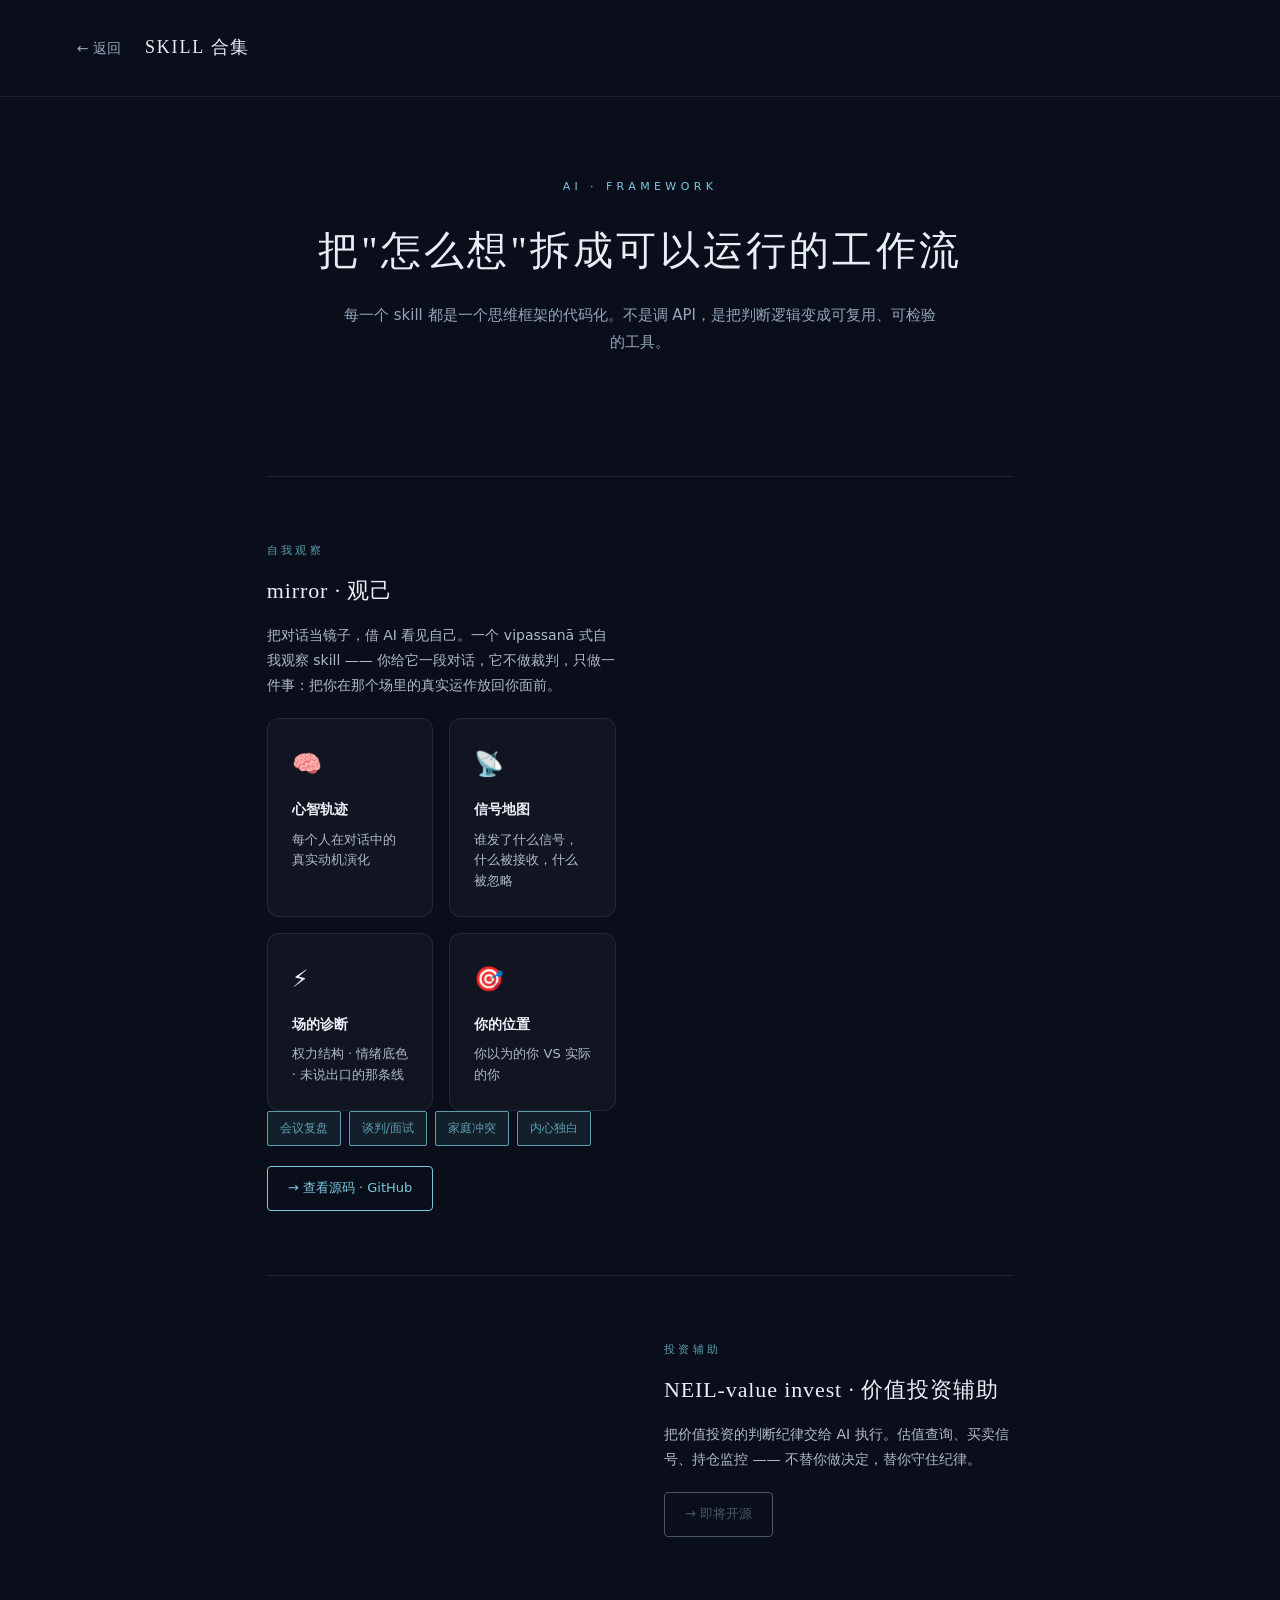
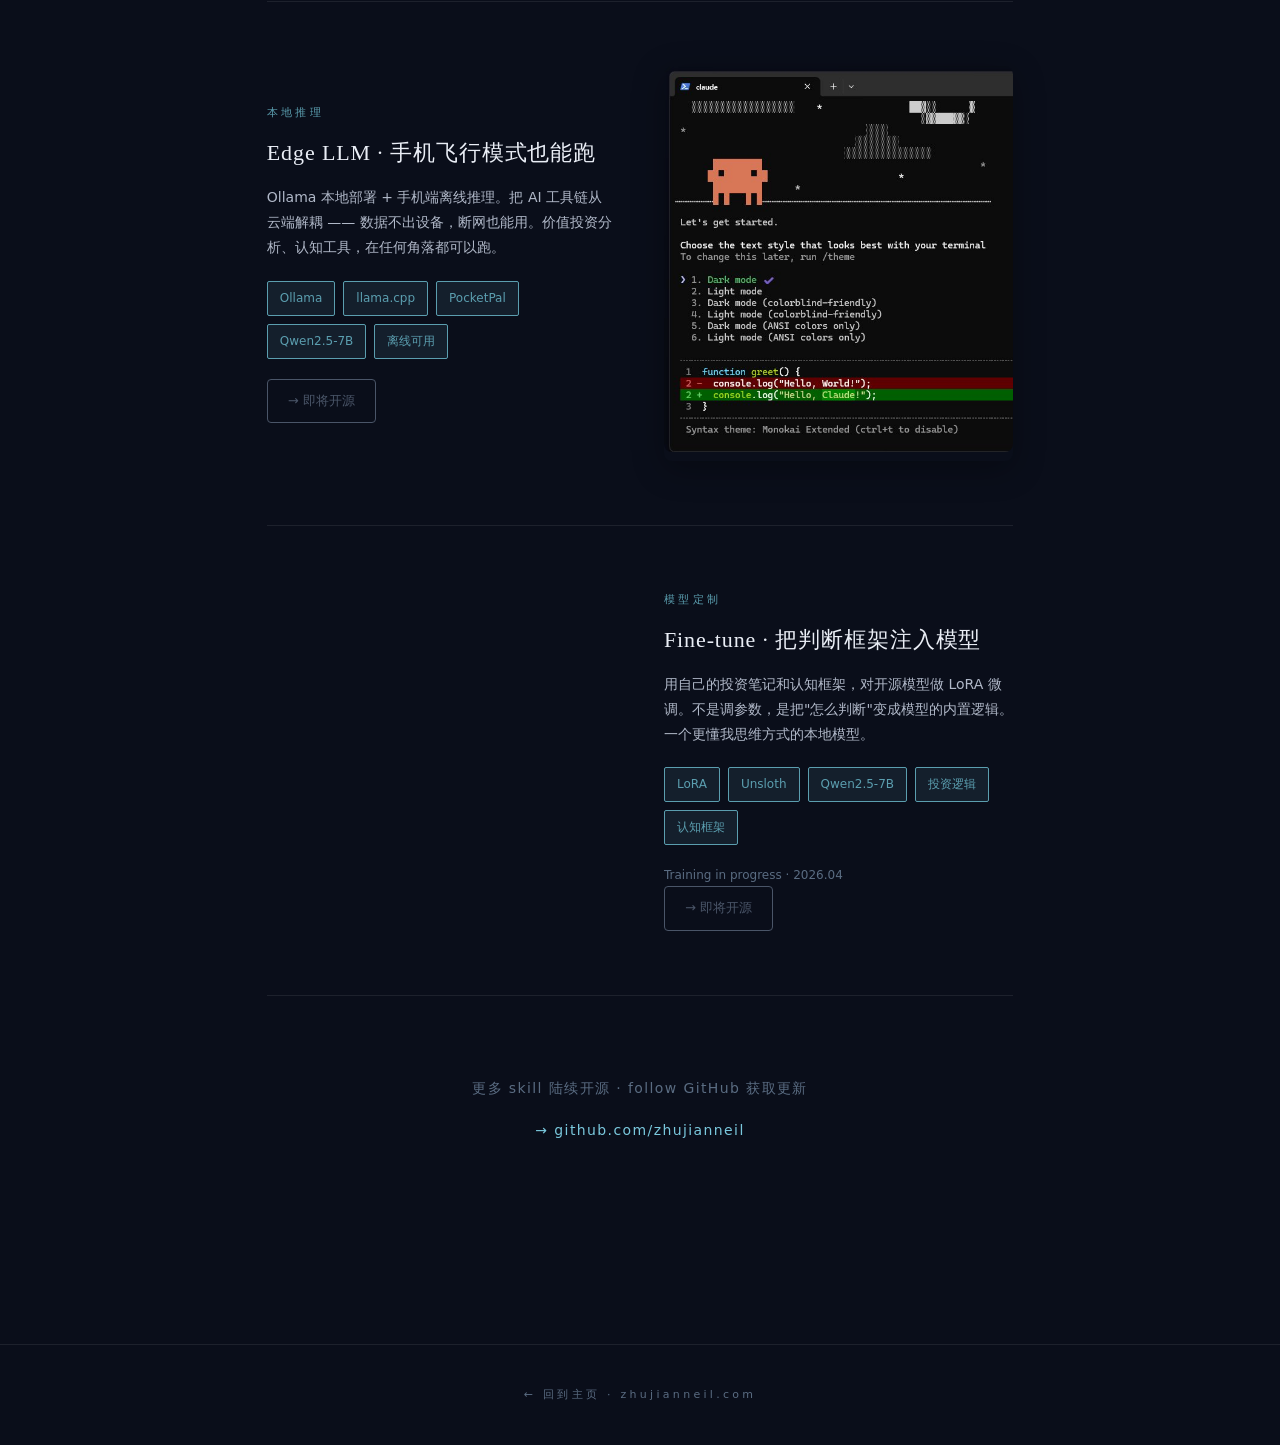
==== ai.html @ 560786a1 "Add: Claude terminal image to Edge LLM module" ====
<!DOCTYPE html>
<html lang="zh-CN">
<head>
<meta charset="UTF-8">
<meta name="viewport" content="width=device-width, initial-scale=1.0">
<title>SKILL 合集 · 筑见 Neil</title>
<meta name="description" content="AI Skill 合集：mirror 观己、NEIL-value invest 等思维框架工具化作品。">
<style>
  * { margin: 0; padding: 0; box-sizing: border-box; }

  :root {
    --bg: #0a0e1a;
    --bg-elev: #0f1520;
    --text: #e8eef5;
    --text-muted: #93a5bb;
    --text-dim: #5a6c82;
    --accent: #7ac8dd;
    --border: rgba(255,255,255,0.08);
    --border-strong: rgba(255,255,255,0.18);
  }

  html { scroll-behavior: smooth; }

  body {
    background: var(--bg);
    color: var(--text);
    font-family: system-ui, -apple-system, "PingFang SC", "Microsoft YaHei", sans-serif;
    font-size: 16px;
    line-height: 1.75;
    min-height: 100vh;
  }

  /* Header */
  .header {
    padding: 32px 6vw;
    border-bottom: 1px solid var(--border);
    display: flex;
    align-items: center;
    gap: 24px;
  }

  .back-link {
    color: var(--text-muted);
    text-decoration: none;
    font-size: 14px;
    transition: color 0.2s;
  }

  .back-link:hover { color: var(--accent); }

  .header-title {
    font-family: "Songti SC", "STSong", serif;
    font-size: 18px;
    letter-spacing: 0.1em;
  }

  /* Hero */
  .hero {
    padding: 80px 6vw;
    text-align: center;
  }

  .hero-eyebrow {
    font-size: 11px;
    letter-spacing: 0.4em;
    color: var(--accent);
    text-transform: uppercase;
    margin-bottom: 20px;
  }

  .hero h1 {
    font-family: "Songti SC", "STSong", serif;
    font-size: clamp(28px, 4vw, 40px);
    font-weight: 400;
    letter-spacing: 0.08em;
    margin-bottom: 16px;
  }

  .hero-desc {
    color: var(--text-muted);
    font-size: 15px;
    max-width: 600px;
    margin: 0 auto;
    line-height: 1.8;
  }

  /* Skills */
  .skills {
    padding: 40px 6vw 120px;
    max-width: 900px;
    margin: 0 auto;
  }

  .skill {
    display: grid;
    grid-template-columns: 1fr 1fr;
    gap: 48px;
    align-items: center;
    padding: 64px 0;
    border-top: 1px solid var(--border);
  }

  .skill:nth-child(even) {
    direction: rtl;
  }

  .skill:nth-child(even) > * {
    direction: ltr;
  }

  .skill:last-child { border-bottom: 1px solid var(--border); }

  .skill-meta {
    font-size: 11px;
    letter-spacing: 0.3em;
    color: #5B9EAF;
    text-transform: uppercase;
    margin-bottom: 12px;
  }

  .skill-title {
    font-family: "Songti SC", "STSong", serif;
    font-size: 22px;
    color: #EAEEF6;
    margin-bottom: 12px;
    letter-spacing: 0.04em;
  }

  .skill-desc {
    color: #B0B8C8;
    font-size: 14px;
    line-height: 1.8;
    margin-bottom: 20px;
  }

  /* Output Cards Grid */
  .output-grid {
    display: grid;
    grid-template-columns: 1fr 1fr;
    gap: 16px;
  }

  .output-card {
    background: rgba(255, 255, 255, 0.03);
    border: 1px solid rgba(255, 255, 255, 0.08);
    border-radius: 12px;
    padding: 24px;
  }

  .output-icon {
    font-size: 24px;
    margin-bottom: 12px;
  }

  .output-title {
    font-size: 14px;
    color: #EAEEF6;
    font-weight: 600;
    margin-bottom: 8px;
  }

  .output-text {
    font-size: 13px;
    color: #B0B8C8;
    line-height: 1.6;
  }

  /* Tags */
  .tags {
    display: flex;
    flex-wrap: wrap;
    gap: 8px;
    margin-bottom: 20px;
  }

  .tag {
    padding: 6px 12px;
    background: rgba(91,158,175,0.12);
    border: 1px solid #5B9EAF;
    border-radius: 2px;
    color: #5B9EAF;
    font-size: 12px;
  }

  /* CTA Button */
  .cta-btn {
    display: inline-block;
    padding: 10px 20px;
    border: 1px solid var(--accent);
    border-radius: 4px;
    color: var(--accent);
    text-decoration: none;
    font-size: 13px;
    transition: all 0.2s;
  }

  .cta-btn:hover {
    background: rgba(122,200,221,0.1);
  }

  /* Image Card */
  .image-card {
    border-radius: 8px;
    overflow: hidden;
    box-shadow: 0 8px 32px rgba(0,0,0,0.3);
  }

  .cta-btn.disabled {
    border-color: #4A5568;
    color: #4A5568;
    cursor: not-allowed;
    pointer-events: none;
  }

  /* Placeholder Section */
  .placeholder {
    text-align: center;
    padding: 80px 0;
    border-top: 1px solid var(--border);
  }

  .placeholder-text {
    color: var(--text-dim);
    font-size: 14px;
    margin-bottom: 16px;
    letter-spacing: 0.1em;
  }

  .placeholder-link {
    color: var(--accent);
    text-decoration: none;
    font-size: 14px;
    letter-spacing: 0.1em;
    transition: opacity 0.2s;
  }

  .placeholder-link:hover {
    opacity: 0.7;
  }

  /* Footer */
  footer {
    padding: 40px 6vw;
    text-align: center;
    font-size: 11px;
    color: var(--text-dim);
    letter-spacing: 0.3em;
    border-top: 1px solid var(--border);
  }

  footer a {
    color: var(--text-dim);
    text-decoration: none;
    transition: color 0.2s;
  }

  footer a:hover {
    color: var(--accent);
  }

  /* Mobile */
  @media (max-width: 768px) {
    .skill {
      grid-template-columns: 1fr;
      gap: 32px;
    }
    .skill:nth-child(even) {
      direction: ltr;
    }
    .output-grid {
      grid-template-columns: 1fr;
    }
  }
</style>
</head>
<body>

<header class="header">
  <a href="index.html" class="back-link">← 返回</a>
  <span class="header-title">SKILL 合集</span>
</header>

<section class="hero">
  <div class="hero-eyebrow">AI · FRAMEWORK</div>
  <h1>把"怎么想"拆成可以运行的工作流</h1>
  <p class="hero-desc">每一个 skill 都是一个思维框架的代码化。不是调 API，是把判断逻辑变成可复用、可检验的工具。</p>
</section>

<div class="skills">

  <!-- Skill 1: mirror · 观己 -->
  <div class="skill">
    <div class="skill-content">
      <div class="skill-meta">自我观察</div>
      <div class="skill-title">mirror · 观己</div>
      <div class="skill-desc">把对话当镜子，借 AI 看见自己。一个 vipassanā 式自我观察 skill —— 你给它一段对话，它不做裁判，只做一件事：把你在那个场里的真实运作放回你面前。</div>
      <div class="output-grid">
        <div class="output-card">
          <div class="output-icon">🧠</div>
          <div class="output-title">心智轨迹</div>
          <div class="output-text">每个人在对话中的真实动机演化</div>
        </div>
        <div class="output-card">
          <div class="output-icon">📡</div>
          <div class="output-title">信号地图</div>
          <div class="output-text">谁发了什么信号，什么被接收，什么被忽略</div>
        </div>
        <div class="output-card">
          <div class="output-icon">⚡</div>
          <div class="output-title">场的诊断</div>
          <div class="output-text">权力结构 · 情绪底色 · 未说出口的那条线</div>
        </div>
        <div class="output-card">
          <div class="output-icon">🎯</div>
          <div class="output-title">你的位置</div>
          <div class="output-text">你以为的你 VS 实际的你</div>
        </div>
      </div>
      <div class="tags">
        <span class="tag">会议复盘</span>
        <span class="tag">谈判/面试</span>
        <span class="tag">家庭冲突</span>
        <span class="tag">内心独白</span>
      </div>
      <a href="https://github.com/zhujianneil/mirror" class="cta-btn" target="_blank" rel="noopener">→ 查看源码 · GitHub</a>
    </div>
    <div class="skill-visual">
      <!-- 可放置 mirror 相关视觉元素 -->
    </div>
  </div>

  <!-- Skill 2: NEIL-value invest -->
  <div class="skill">
    <div class="skill-content">
      <div class="skill-meta">投资辅助</div>
      <div class="skill-title">NEIL-value invest · 价值投资辅助</div>
      <div class="skill-desc">把价值投资的判断纪律交给 AI 执行。估值查询、买卖信号、持仓监控 —— 不替你做决定，替你守住纪律。</div>
      <a href="#" class="cta-btn disabled">→ 即将开源</a>
    </div>
    <div class="skill-visual">
      <!-- 可放置 NEIL-value invest 相关视觉元素 -->
    </div>
  </div>

  <!-- Skill 3: Edge LLM · 本地离线部署 -->
  <div class="skill">
    <div class="skill-content">
      <div class="skill-meta">本地推理</div>
      <div class="skill-title">Edge LLM · 手机飞行模式也能跑</div>
      <div class="skill-desc">Ollama 本地部署 + 手机端离线推理。把 AI 工具链从云端解耦 —— 数据不出设备，断网也能用。价值投资分析、认知工具，在任何角落都可以跑。</div>
      <div class="tags">
        <span class="tag">Ollama</span>
        <span class="tag">llama.cpp</span>
        <span class="tag">PocketPal</span>
        <span class="tag">Qwen2.5-7B</span>
        <span class="tag">离线可用</span>
      </div>
      <a href="#" class="cta-btn disabled">→ 即将开源</a>
    </div>
    <div class="skill-visual">
      <div class="image-card">
        <img src="ai-claude-terminal.jpg" alt="Claude 终端本地部署界面" style="width:100%;border-radius:8px;">
      </div>
    </div>
  </div>

  <!-- Skill 4: Fine-tune · 微调自己的模型 -->
  <div class="skill">
    <div class="skill-content">
      <div class="skill-meta">模型定制</div>
      <div class="skill-title">Fine-tune · 把判断框架注入模型</div>
      <div class="skill-desc">用自己的投资笔记和认知框架，对开源模型做 LoRA 微调。不是调参数，是把"怎么判断"变成模型的内置逻辑。一个更懂我思维方式的本地模型。</div>
      <div class="tags">
        <span class="tag">LoRA</span>
        <span class="tag">Unsloth</span>
        <span class="tag">Qwen2.5-7B</span>
        <span class="tag">投资逻辑</span>
        <span class="tag">认知框架</span>
      </div>
      <p style="font-size: 12px; color: var(--text-dim); margin-top: 12px;">Training in progress · 2026.04</p>
      <a href="#" class="cta-btn disabled">→ 即将开源</a>
    </div>
    <div class="skill-visual">
      <!-- 可放置 Fine-tune 相关视觉元素 -->
    </div>
  </div>

  <!-- Placeholder for more skills -->
  <div class="placeholder">
    <p class="placeholder-text">更多 skill 陆续开源 · follow GitHub 获取更新</p>
    <a href="https://github.com/zhujianneil" class="placeholder-link" target="_blank" rel="noopener">→ github.com/zhujianneil</a>
  </div>

</div>

<footer>
  <a href="index.html">← 回到主页 · zhujianneil.com</a>
</footer>

</body>
</html>
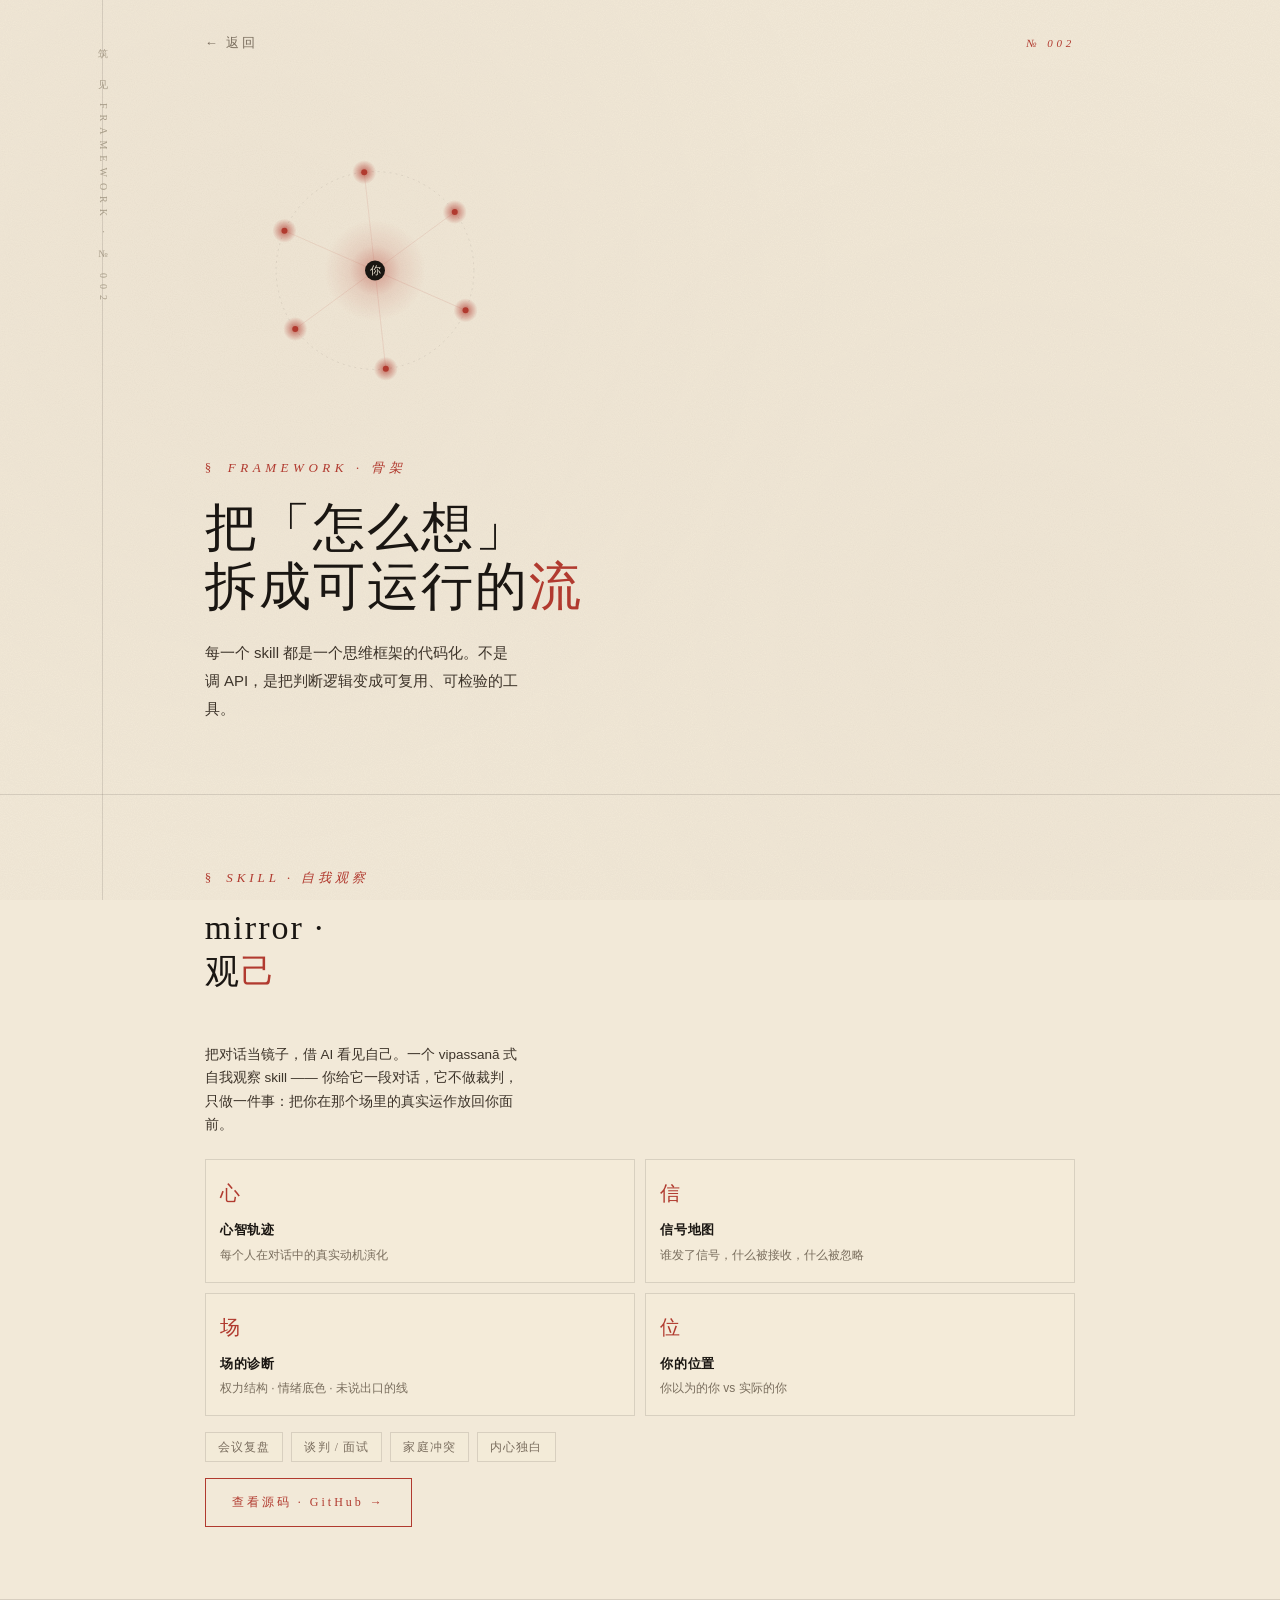
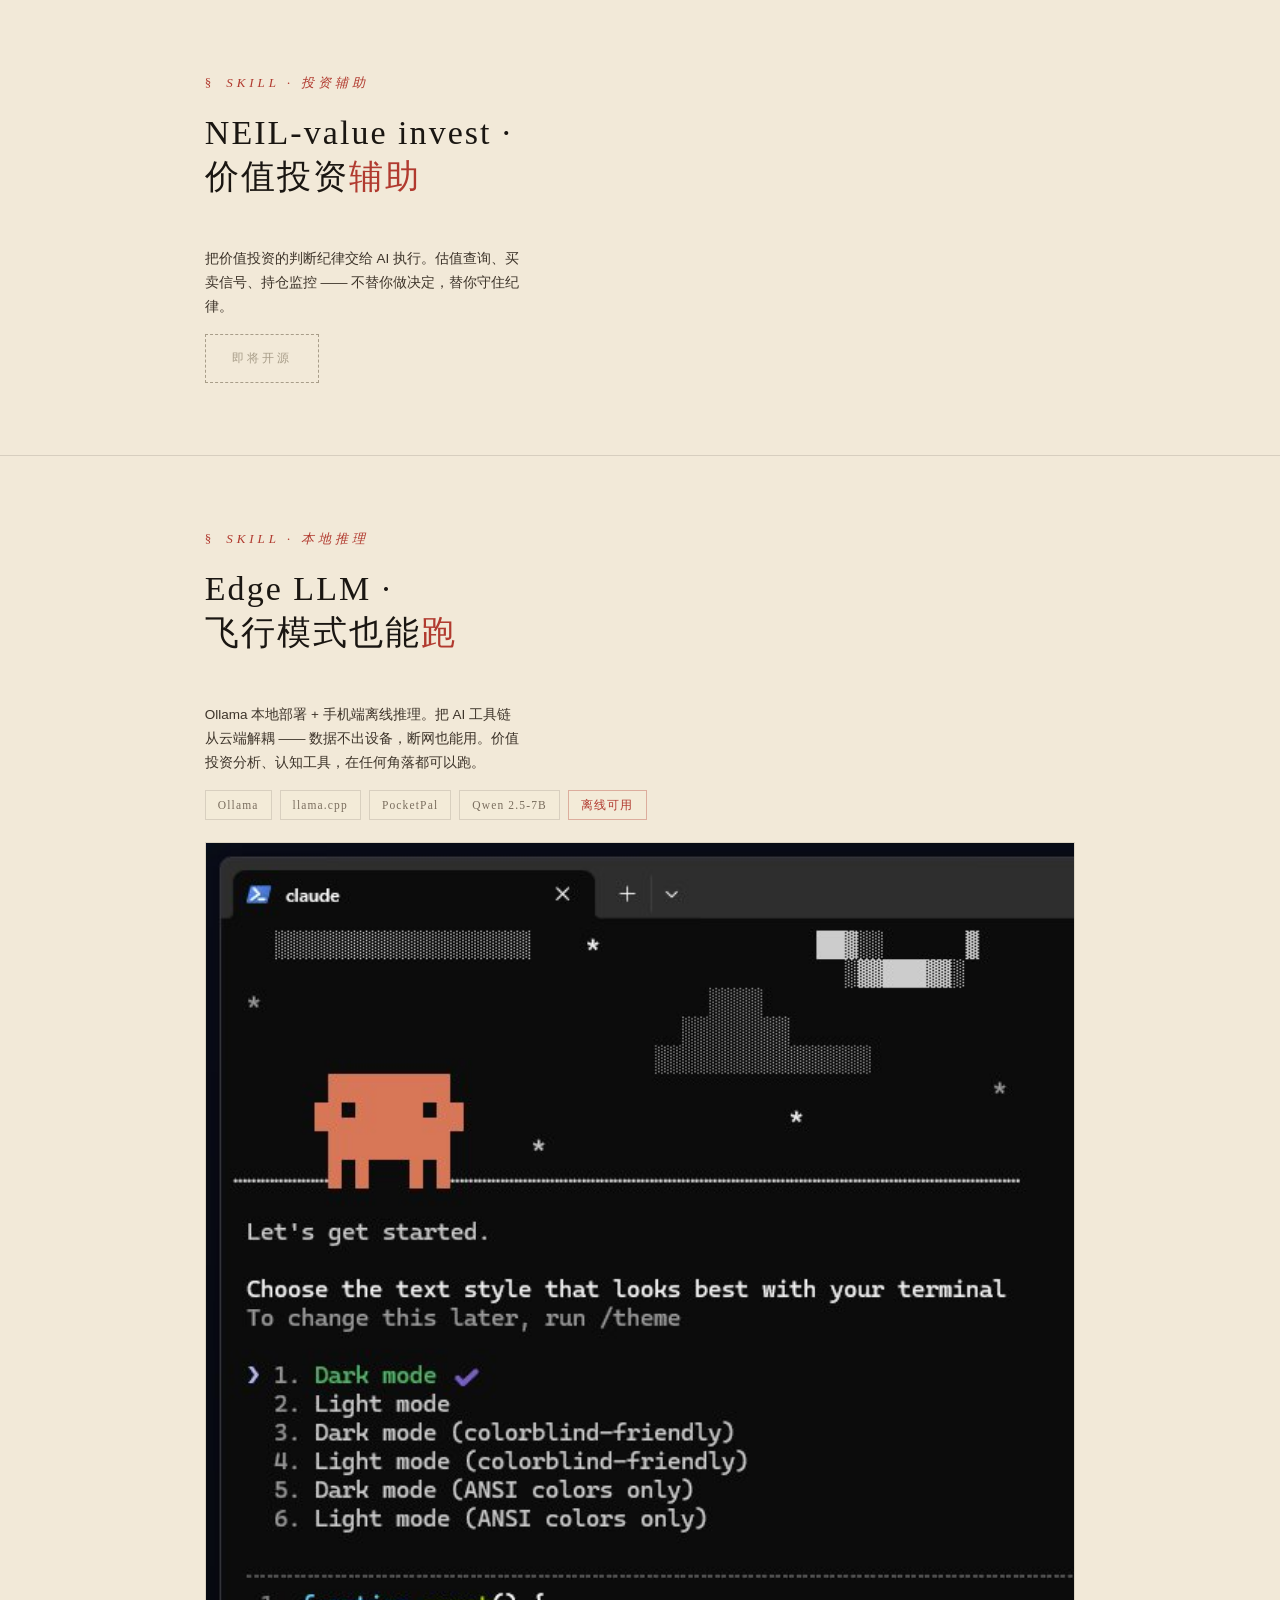
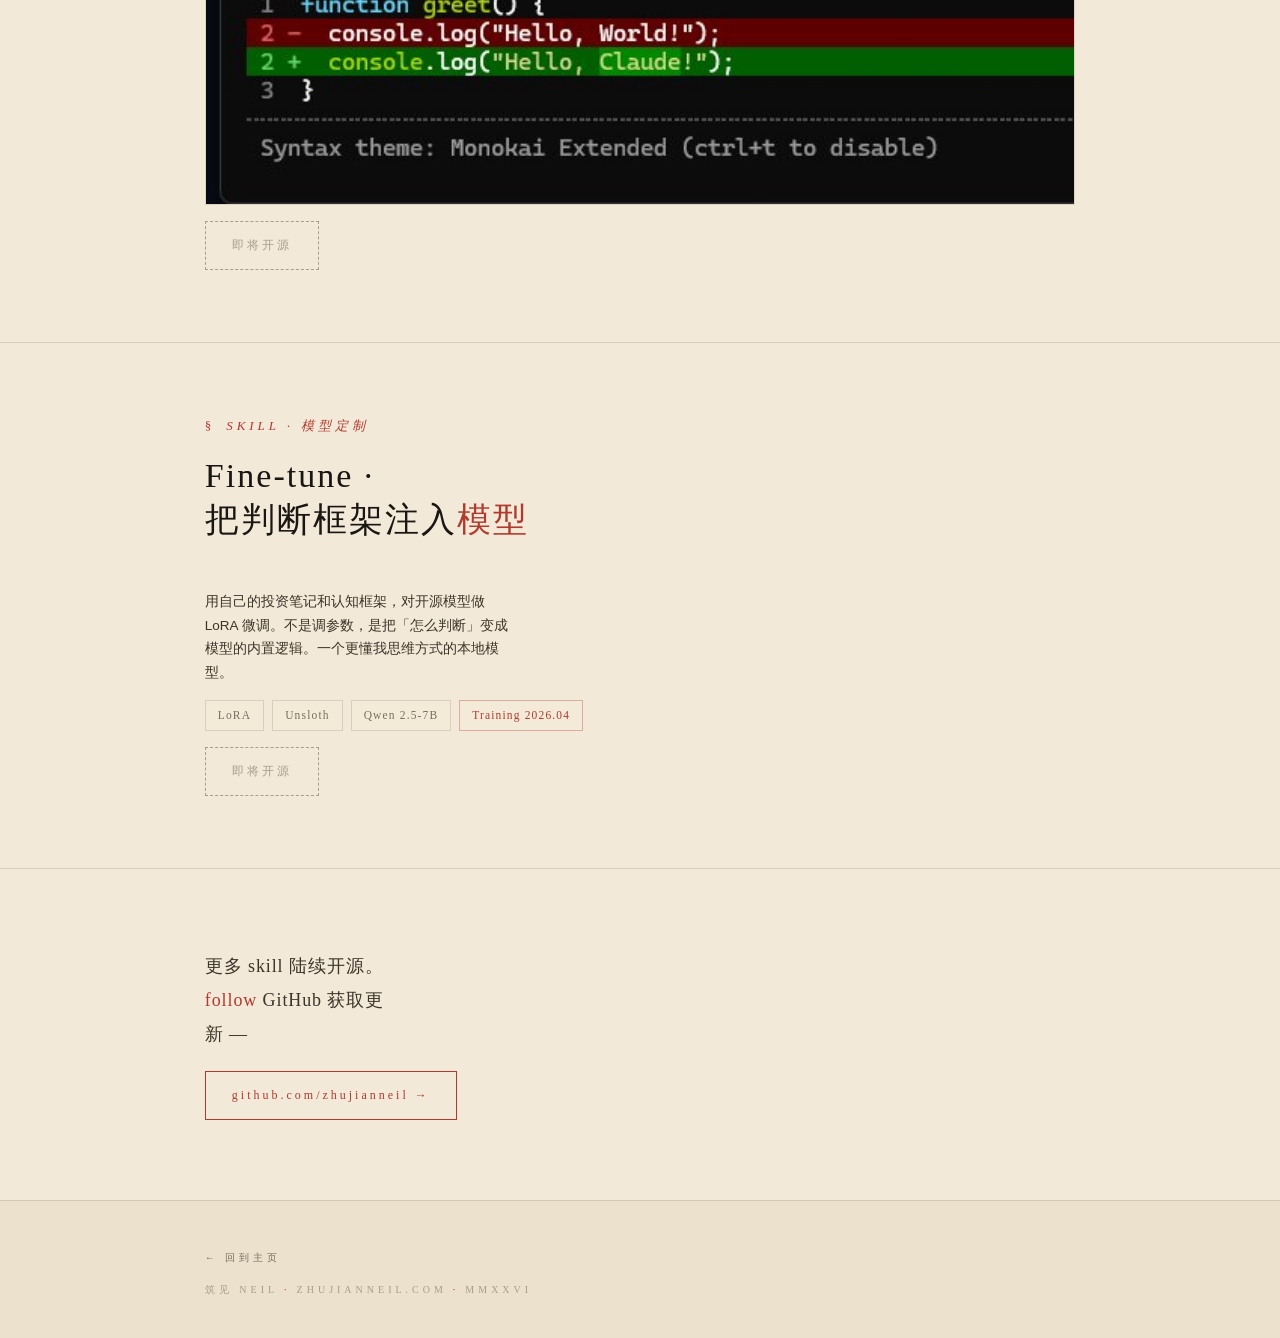
==== commit 300b2e59: "Update: ai.html from new design" ====
--- a/ai.html
+++ b/ai.html
@@ -1,401 +1,218 @@
 <!DOCTYPE html>
 <html lang="zh-CN">
 <head>
+<script>(function(w,d,s,l,i){w[l]=w[l]||[];w[l].push({'gtm.start':
+new Date().getTime(),event:'gtm.js'});var f=d.getElementsByTagName(s)[0],
+j=d.createElement(s),dl=l!='dataLayer'?'&l='+l:'';j.async=true;j.src=
+'https://www.googletagmanager.com/gtm.js?id='+i+dl;f.parentNode.insertBefore(j,f);
+})(window,document,'script','dataLayer','GTM-M53G5WD7');</script>
 <meta charset="UTF-8">
-<meta name="viewport" content="width=device-width, initial-scale=1.0">
+<meta name="viewport" content="width=device-width, initial-scale=1.0, viewport-fit=cover">
 <title>SKILL 合集 · 筑见 Neil</title>
 <meta name="description" content="AI Skill 合集：mirror 观己、NEIL-value invest 等思维框架工具化作品。">
-<style>
-  * { margin: 0; padding: 0; box-sizing: border-box; }
-
-  :root {
-    --bg: #0a0e1a;
-    --bg-elev: #0f1520;
-    --text: #e8eef5;
-    --text-muted: #93a5bb;
-    --text-dim: #5a6c82;
-    --accent: #7ac8dd;
-    --border: rgba(255,255,255,0.08);
-    --border-strong: rgba(255,255,255,0.18);
-  }
-
-  html { scroll-behavior: smooth; }
-
-  body {
-    background: var(--bg);
-    color: var(--text);
-    font-family: system-ui, -apple-system, "PingFang SC", "Microsoft YaHei", sans-serif;
-    font-size: 16px;
-    line-height: 1.75;
-    min-height: 100vh;
-  }
-
-  /* Header */
-  .header {
-    padding: 32px 6vw;
-    border-bottom: 1px solid var(--border);
-    display: flex;
-    align-items: center;
-    gap: 24px;
-  }
-
-  .back-link {
-    color: var(--text-muted);
-    text-decoration: none;
-    font-size: 14px;
-    transition: color 0.2s;
-  }
-
-  .back-link:hover { color: var(--accent); }
-
-  .header-title {
-    font-family: "Songti SC", "STSong", serif;
-    font-size: 18px;
-    letter-spacing: 0.1em;
-  }
-
-  /* Hero */
-  .hero {
-    padding: 80px 6vw;
-    text-align: center;
-  }
-
-  .hero-eyebrow {
-    font-size: 11px;
-    letter-spacing: 0.4em;
-    color: var(--accent);
-    text-transform: uppercase;
-    margin-bottom: 20px;
-  }
-
-  .hero h1 {
-    font-family: "Songti SC", "STSong", serif;
-    font-size: clamp(28px, 4vw, 40px);
-    font-weight: 400;
-    letter-spacing: 0.08em;
-    margin-bottom: 16px;
-  }
-
-  .hero-desc {
-    color: var(--text-muted);
-    font-size: 15px;
-    max-width: 600px;
-    margin: 0 auto;
-    line-height: 1.8;
-  }
-
-  /* Skills */
-  .skills {
-    padding: 40px 6vw 120px;
-    max-width: 900px;
-    margin: 0 auto;
-  }
-
-  .skill {
-    display: grid;
-    grid-template-columns: 1fr 1fr;
-    gap: 48px;
-    align-items: center;
-    padding: 64px 0;
-    border-top: 1px solid var(--border);
-  }
-
-  .skill:nth-child(even) {
-    direction: rtl;
-  }
-
-  .skill:nth-child(even) > * {
-    direction: ltr;
-  }
-
-  .skill:last-child { border-bottom: 1px solid var(--border); }
-
-  .skill-meta {
-    font-size: 11px;
-    letter-spacing: 0.3em;
-    color: #5B9EAF;
-    text-transform: uppercase;
-    margin-bottom: 12px;
-  }
-
-  .skill-title {
-    font-family: "Songti SC", "STSong", serif;
-    font-size: 22px;
-    color: #EAEEF6;
-    margin-bottom: 12px;
-    letter-spacing: 0.04em;
-  }
-
-  .skill-desc {
-    color: #B0B8C8;
-    font-size: 14px;
-    line-height: 1.8;
-    margin-bottom: 20px;
-  }
-
-  /* Output Cards Grid */
-  .output-grid {
-    display: grid;
-    grid-template-columns: 1fr 1fr;
-    gap: 16px;
-  }
-
-  .output-card {
-    background: rgba(255, 255, 255, 0.03);
-    border: 1px solid rgba(255, 255, 255, 0.08);
-    border-radius: 12px;
-    padding: 24px;
-  }
-
-  .output-icon {
-    font-size: 24px;
-    margin-bottom: 12px;
-  }
-
-  .output-title {
-    font-size: 14px;
-    color: #EAEEF6;
-    font-weight: 600;
-    margin-bottom: 8px;
-  }
-
-  .output-text {
-    font-size: 13px;
-    color: #B0B8C8;
-    line-height: 1.6;
-  }
-
-  /* Tags */
-  .tags {
-    display: flex;
-    flex-wrap: wrap;
-    gap: 8px;
-    margin-bottom: 20px;
-  }
-
-  .tag {
-    padding: 6px 12px;
-    background: rgba(91,158,175,0.12);
-    border: 1px solid #5B9EAF;
-    border-radius: 2px;
-    color: #5B9EAF;
-    font-size: 12px;
-  }
-
-  /* CTA Button */
-  .cta-btn {
-    display: inline-block;
-    padding: 10px 20px;
-    border: 1px solid var(--accent);
-    border-radius: 4px;
-    color: var(--accent);
-    text-decoration: none;
-    font-size: 13px;
-    transition: all 0.2s;
-  }
-
-  .cta-btn:hover {
-    background: rgba(122,200,221,0.1);
-  }
-
-  /* Image Card */
-  .image-card {
-    border-radius: 8px;
-    overflow: hidden;
-    box-shadow: 0 8px 32px rgba(0,0,0,0.3);
-  }
-
-  .cta-btn.disabled {
-    border-color: #4A5568;
-    color: #4A5568;
-    cursor: not-allowed;
-    pointer-events: none;
-  }
-
-  /* Placeholder Section */
-  .placeholder {
-    text-align: center;
-    padding: 80px 0;
-    border-top: 1px solid var(--border);
-  }
-
-  .placeholder-text {
-    color: var(--text-dim);
-    font-size: 14px;
-    margin-bottom: 16px;
-    letter-spacing: 0.1em;
-  }
-
-  .placeholder-link {
-    color: var(--accent);
-    text-decoration: none;
-    font-size: 14px;
-    letter-spacing: 0.1em;
-    transition: opacity 0.2s;
-  }
-
-  .placeholder-link:hover {
-    opacity: 0.7;
-  }
-
-  /* Footer */
-  footer {
-    padding: 40px 6vw;
-    text-align: center;
-    font-size: 11px;
-    color: var(--text-dim);
-    letter-spacing: 0.3em;
-    border-top: 1px solid var(--border);
-  }
-
-  footer a {
-    color: var(--text-dim);
-    text-decoration: none;
-    transition: color 0.2s;
-  }
-
-  footer a:hover {
-    color: var(--accent);
-  }
-
-  /* Mobile */
-  @media (max-width: 768px) {
-    .skill {
-      grid-template-columns: 1fr;
-      gap: 32px;
-    }
-    .skill:nth-child(even) {
-      direction: ltr;
-    }
-    .output-grid {
-      grid-template-columns: 1fr;
-    }
-  }
-</style>
+<link rel="icon" type="image/png" href="favicon.png">
+<link rel="stylesheet" href="style.css">
 </head>
 <body>
-
-<header class="header">
+<noscript><iframe src="https://www.googletagmanager.com/ns.html?id=GTM-M53G5WD7" height="0" width="0" style="display:none;visibility:hidden"></iframe></noscript>
+
+<div class="edge-rule"></div>
+<div class="edge-stamp">筑 · 见 · FRAMEWORK · № 002</div>
+
+<header class="page-header">
   <a href="index.html" class="back-link">← 返回</a>
-  <span class="header-title">SKILL 合集</span>
+  <span class="page-header-mark">№ 002</span>
 </header>
 
-<section class="hero">
-  <div class="hero-eyebrow">AI · FRAMEWORK</div>
-  <h1>把"怎么想"拆成可以运行的工作流</h1>
-  <p class="hero-desc">每一个 skill 都是一个思维框架的代码化。不是调 API，是把判断逻辑变成可复用、可检验的工具。</p>
-</section>
-
-<div class="skills">
+<main>
+
+  <section class="page-hero">
+    <div class="hero-visual"><canvas id="ai-canvas"></canvas></div>
+    <div class="page-hero-eyebrow">Framework · 骨架</div>
+    <h1>把「怎么想」<br>拆成可运行的<span class="accent">流</span></h1>
+    <p class="page-hero-desc">每一个 skill 都是一个思维框架的代码化。不是调 API，是把判断逻辑变成可复用、可检验的工具。</p>
+  </section>
 
   <!-- Skill 1: mirror · 观己 -->
-  <div class="skill">
-    <div class="skill-content">
-      <div class="skill-meta">自我观察</div>
-      <div class="skill-title">mirror · 观己</div>
-      <div class="skill-desc">把对话当镜子，借 AI 看见自己。一个 vipassanā 式自我观察 skill —— 你给它一段对话，它不做裁判，只做一件事：把你在那个场里的真实运作放回你面前。</div>
-      <div class="output-grid">
-        <div class="output-card">
-          <div class="output-icon">🧠</div>
-          <div class="output-title">心智轨迹</div>
-          <div class="output-text">每个人在对话中的真实动机演化</div>
-        </div>
-        <div class="output-card">
-          <div class="output-icon">📡</div>
-          <div class="output-title">信号地图</div>
-          <div class="output-text">谁发了什么信号，什么被接收，什么被忽略</div>
-        </div>
-        <div class="output-card">
-          <div class="output-icon">⚡</div>
-          <div class="output-title">场的诊断</div>
-          <div class="output-text">权力结构 · 情绪底色 · 未说出口的那条线</div>
-        </div>
-        <div class="output-card">
-          <div class="output-icon">🎯</div>
-          <div class="output-title">你的位置</div>
-          <div class="output-text">你以为的你 VS 实际的你</div>
-        </div>
-      </div>
-      <div class="tags">
-        <span class="tag">会议复盘</span>
-        <span class="tag">谈判/面试</span>
-        <span class="tag">家庭冲突</span>
-        <span class="tag">内心独白</span>
-      </div>
-      <a href="https://github.com/zhujianneil/mirror" class="cta-btn" target="_blank" rel="noopener">→ 查看源码 · GitHub</a>
-    </div>
-    <div class="skill-visual">
-      <!-- 可放置 mirror 相关视觉元素 -->
-    </div>
+  <section class="content">
+    <div class="section-head">
+      <div class="section-label">Skill · 自我观察</div>
+      <h2 class="section-title">mirror ·<br>观<span class="accent">己</span></h2>
+    </div>
+    <p class="entry-desc">把对话当镜子，借 AI 看见自己。一个 vipassanā 式自我观察 skill —— 你给它一段对话，它不做裁判，只做一件事：把你在那个场里的真实运作放回你面前。</p>
+    <div class="output-grid">
+      <div class="output-card">
+        <div class="kanji">心</div>
+        <div class="output-title">心智轨迹</div>
+        <div class="output-text">每个人在对话中的真实动机演化</div>
+      </div>
+      <div class="output-card">
+        <div class="kanji">信</div>
+        <div class="output-title">信号地图</div>
+        <div class="output-text">谁发了信号，什么被接收，什么被忽略</div>
+      </div>
+      <div class="output-card">
+        <div class="kanji">场</div>
+        <div class="output-title">场的诊断</div>
+        <div class="output-text">权力结构 · 情绪底色 · 未说出口的线</div>
+      </div>
+      <div class="output-card">
+        <div class="kanji">位</div>
+        <div class="output-title">你的位置</div>
+        <div class="output-text">你以为的你 vs 实际的你</div>
+      </div>
+    </div>
+    <div class="tag-row">
+      <span class="tag">会议复盘</span>
+      <span class="tag">谈判 / 面试</span>
+      <span class="tag">家庭冲突</span>
+      <span class="tag">内心独白</span>
+    </div>
+    <a href="https://github.com/zhujianneil/mirror" class="btn ghost" target="_blank" rel="noopener">查看源码 · GitHub</a>
+  </section>
+
+  <!-- Skill 2: NEIL-value invest -->
+  <section class="content">
+    <div class="section-head">
+      <div class="section-label">Skill · 投资辅助</div>
+      <h2 class="section-title">NEIL-value invest ·<br>价值投资<span class="accent">辅助</span></h2>
+    </div>
+    <p class="entry-desc">把价值投资的判断纪律交给 AI 执行。估值查询、买卖信号、持仓监控 —— 不替你做决定，替你守住纪律。</p>
+    <a href="#" class="btn disabled">即将开源</a>
+  </section>
+
+  <!-- Skill 3: Edge LLM -->
+  <section class="content">
+    <div class="section-head">
+      <div class="section-label">Skill · 本地推理</div>
+      <h2 class="section-title">Edge LLM ·<br>飞行模式也能<span class="accent">跑</span></h2>
+    </div>
+    <p class="entry-desc">Ollama 本地部署 + 手机端离线推理。把 AI 工具链从云端解耦 —— 数据不出设备，断网也能用。价值投资分析、认知工具，在任何角落都可以跑。</p>
+    <div class="tag-row">
+      <span class="tag">Ollama</span>
+      <span class="tag">llama.cpp</span>
+      <span class="tag">PocketPal</span>
+      <span class="tag">Qwen 2.5-7B</span>
+      <span class="tag seal">离线可用</span>
+    </div>
+    <div class="image-card">
+      <img src="ai-claude-terminal.jpg" alt="Claude 终端本地部署">
+    </div>
+    <a href="#" class="btn disabled">即将开源</a>
+  </section>
+
+  <!-- Skill 4: Fine-tune -->
+  <section class="content">
+    <div class="section-head">
+      <div class="section-label">Skill · 模型定制</div>
+      <h2 class="section-title">Fine-tune ·<br>把判断框架注入<span class="accent">模型</span></h2>
+    </div>
+    <p class="entry-desc">用自己的投资笔记和认知框架，对开源模型做 LoRA 微调。不是调参数，是把「怎么判断」变成模型的内置逻辑。一个更懂我思维方式的本地模型。</p>
+    <div class="tag-row">
+      <span class="tag">LoRA</span>
+      <span class="tag">Unsloth</span>
+      <span class="tag">Qwen 2.5-7B</span>
+      <span class="tag seal">Training 2026.04</span>
+    </div>
+    <a href="#" class="btn disabled">即将开源</a>
+  </section>
+
+  <div class="closing">
+    <p>更多 skill 陆续开源。<br><span class="accent">follow</span> GitHub 获取更新 —</p>
+    <a href="https://github.com/zhujianneil" class="btn ghost" target="_blank" rel="noopener" style="margin-top:20px;">github.com/zhujianneil</a>
   </div>
 
-  <!-- Skill 2: NEIL-value invest -->
-  <div class="skill">
-    <div class="skill-content">
-      <div class="skill-meta">投资辅助</div>
-      <div class="skill-title">NEIL-value invest · 价值投资辅助</div>
-      <div class="skill-desc">把价值投资的判断纪律交给 AI 执行。估值查询、买卖信号、持仓监控 —— 不替你做决定，替你守住纪律。</div>
-      <a href="#" class="cta-btn disabled">→ 即将开源</a>
-    </div>
-    <div class="skill-visual">
-      <!-- 可放置 NEIL-value invest 相关视觉元素 -->
-    </div>
-  </div>
-
-  <!-- Skill 3: Edge LLM · 本地离线部署 -->
-  <div class="skill">
-    <div class="skill-content">
-      <div class="skill-meta">本地推理</div>
-      <div class="skill-title">Edge LLM · 手机飞行模式也能跑</div>
-      <div class="skill-desc">Ollama 本地部署 + 手机端离线推理。把 AI 工具链从云端解耦 —— 数据不出设备，断网也能用。价值投资分析、认知工具，在任何角落都可以跑。</div>
-      <div class="tags">
-        <span class="tag">Ollama</span>
-        <span class="tag">llama.cpp</span>
-        <span class="tag">PocketPal</span>
-        <span class="tag">Qwen2.5-7B</span>
-        <span class="tag">离线可用</span>
-      </div>
-      <a href="#" class="cta-btn disabled">→ 即将开源</a>
-    </div>
-    <div class="skill-visual">
-      <div class="image-card">
-        <img src="ai-claude-terminal.jpg" alt="Claude 终端本地部署界面" style="width:100%;border-radius:8px;">
-      </div>
-    </div>
-  </div>
-
-  <!-- Skill 4: Fine-tune · 微调自己的模型 -->
-  <div class="skill">
-    <div class="skill-content">
-      <div class="skill-meta">模型定制</div>
-      <div class="skill-title">Fine-tune · 把判断框架注入模型</div>
-      <div class="skill-desc">用自己的投资笔记和认知框架，对开源模型做 LoRA 微调。不是调参数，是把"怎么判断"变成模型的内置逻辑。一个更懂我思维方式的本地模型。</div>
-      <div class="tags">
-        <span class="tag">LoRA</span>
-        <span class="tag">Unsloth</span>
-        <span class="tag">Qwen2.5-7B</span>
-        <span class="tag">投资逻辑</span>
-        <span class="tag">认知框架</span>
-      </div>
-      <p style="font-size: 12px; color: var(--text-dim); margin-top: 12px;">Training in progress · 2026.04</p>
-      <a href="#" class="cta-btn disabled">→ 即将开源</a>
-    </div>
-    <div class="skill-visual">
-      <!-- 可放置 Fine-tune 相关视觉元素 -->
-    </div>
-  </div>
-
-  <!-- Placeholder for more skills -->
-  <div class="placeholder">
-    <p class="placeholder-text">更多 skill 陆续开源 · follow GitHub 获取更新</p>
-    <a href="https://github.com/zhujianneil" class="placeholder-link" target="_blank" rel="noopener">→ github.com/zhujianneil</a>
-  </div>
-
-</div>
+</main>
 
 <footer>
-  <a href="index.html">← 回到主页 · zhujianneil.com</a>
+  <a href="index.html">← 回到主页</a>
+  <span style="display:block;margin-top:14px;">筑见 NEIL<span class="mark">·</span>ZHUJIANNEIL.COM<span class="mark">·</span>MMXXVI</span>
 </footer>
+
+<script>
+/* Hero — radiating skill nodes: one hub, orbiting satellites, breath-pulse. */
+(function(){
+  const cvs = document.getElementById('ai-canvas');
+  if (!cvs) return;
+  const ctx = cvs.getContext('2d');
+  const dpr = Math.min(window.devicePixelRatio || 1, 2);
+  let W, H, cx, cy, t0 = performance.now();
+  function resize() {
+    const r = cvs.getBoundingClientRect();
+    W = r.width; H = r.height;
+    cvs.width = W * dpr; cvs.height = H * dpr;
+    ctx.setTransform(dpr, 0, 0, dpr, 0, 0);
+    cx = W/2; cy = H/2;
+  }
+  const SAT = 6;
+  function draw(now) {
+    const t = (now - t0) / 1000;
+    requestAnimationFrame(draw);
+    ctx.clearRect(0, 0, W, H);
+    const cycle = 7;
+    const phase = (Math.sin(t * Math.PI * 2 / cycle - Math.PI/2) + 1) / 2;
+    const R = Math.min(W, H) * 0.32;
+    // orbit ring
+    ctx.beginPath();
+    ctx.arc(cx, cy, R, 0, Math.PI*2);
+    ctx.strokeStyle = 'rgba(26,22,18,0.10)';
+    ctx.setLineDash([2, 4]);
+    ctx.lineWidth = 0.8;
+    ctx.stroke();
+    ctx.setLineDash([]);
+    // satellites
+    for (let i = 0; i < SAT; i++) {
+      const a = (i / SAT) * Math.PI * 2 + t * 0.18;
+      const sx = cx + Math.cos(a) * R;
+      const sy = cy + Math.sin(a) * R;
+      // connecting line to hub
+      ctx.beginPath();
+      ctx.moveTo(cx, cy);
+      ctx.lineTo(sx, sy);
+      ctx.strokeStyle = `rgba(177,58,47,${0.12 + phase * 0.1 * (1 - i/SAT * 0.5)})`;
+      ctx.lineWidth = 0.6;
+      ctx.stroke();
+      // satellite orb
+      const glow = ctx.createRadialGradient(sx, sy, 0, sx, sy, 12);
+      glow.addColorStop(0, `rgba(177,58,47,${0.5 + phase * 0.3})`);
+      glow.addColorStop(1, 'rgba(177,58,47,0)');
+      ctx.beginPath();
+      ctx.arc(sx, sy, 12, 0, Math.PI*2);
+      ctx.fillStyle = glow;
+      ctx.fill();
+      ctx.beginPath();
+      ctx.arc(sx, sy, 3, 0, Math.PI*2);
+      ctx.fillStyle = '#b13a2f';
+      ctx.fill();
+    }
+    // hub halo — breath pulse
+    const hubR = 18 + phase * 10;
+    const hub = ctx.createRadialGradient(cx, cy, 0, cx, cy, hubR * 2);
+    hub.addColorStop(0, `rgba(177,58,47,${0.30 + phase * 0.2})`);
+    hub.addColorStop(0.5, `rgba(177,58,47,${0.08 + phase * 0.04})`);
+    hub.addColorStop(1, 'rgba(177,58,47,0)');
+    ctx.beginPath();
+    ctx.arc(cx, cy, hubR * 2, 0, Math.PI*2);
+    ctx.fillStyle = hub;
+    ctx.fill();
+    // hub disc
+    ctx.beginPath();
+    ctx.arc(cx, cy, 10, 0, Math.PI*2);
+    ctx.fillStyle = '#1a1612';
+    ctx.fill();
+    ctx.fillStyle = '#f2e9d8';
+    ctx.font = '11px "Songti SC", serif';
+    ctx.textAlign = 'center';
+    ctx.textBaseline = 'middle';
+    ctx.fillText('你', cx, cy + 0.5);
+    ctx.textAlign = 'left';
+    ctx.textBaseline = 'alphabetic';
+  }
+  resize();
+  window.addEventListener('resize', resize);
+  requestAnimationFrame(draw);
+})();
+</script>
 
 </body>
 </html>
--- a/style.css
+++ b/style.css
@@ -0,0 +1,573 @@
+/* =====================================================================
+   筑见 · Paper & Seal — shared stylesheet
+   Warm cream paper, seal-red ink, editorial Songti
+   Mobile-first; scales up on wider viewports.
+   ===================================================================== */
+
+*, *::before, *::after { margin: 0; padding: 0; box-sizing: border-box; }
+
+:root {
+  --paper:        #f2e9d8;
+  --paper-deep:   #ebe1cc;
+  --paper-warm:   #f6eeda;
+  --ink:          #1a1612;
+  --ink-soft:     #3d342a;
+  --ink-mute:     #7a6e5e;
+  --ink-dim:      #a89d89;
+  --seal:         #b13a2f;
+  --seal-deep:    #8a2a22;
+  --seal-glow:    rgba(177,58,47,0.12);
+  --rule:         rgba(26,22,18,0.12);
+  --rule-soft:    rgba(26,22,18,0.06);
+}
+
+html { scroll-behavior: smooth; -webkit-text-size-adjust: 100%; }
+
+body {
+  background: var(--paper);
+  color: var(--ink);
+  font-family: -apple-system, BlinkMacSystemFont, "PingFang SC", "Helvetica Neue", "Hiragino Sans GB", sans-serif;
+  font-size: 15px;
+  line-height: 1.75;
+  min-height: 100vh;
+  overflow-x: hidden;
+  font-feature-settings: "kern" 1, "palt" 1;
+  -webkit-font-smoothing: antialiased;
+  -moz-osx-font-smoothing: grayscale;
+  position: relative;
+}
+
+/* ===== Paper texture overlay ===== */
+body::before {
+  content: "";
+  position: fixed;
+  inset: 0;
+  background-image:
+    radial-gradient(circle at 20% 30%, rgba(139,106,60,0.04) 0%, transparent 50%),
+    radial-gradient(circle at 80% 70%, rgba(139,106,60,0.03) 0%, transparent 50%),
+    url("data:image/svg+xml;utf8,<svg xmlns='http://www.w3.org/2000/svg' width='200' height='200'><filter id='n'><feTurbulence type='fractalNoise' baseFrequency='0.85' numOctaves='2' seed='3'/><feColorMatrix values='0 0 0 0 0.1 0 0 0 0 0.08 0 0 0 0 0.05 0 0 0 0.08 0'/></filter><rect width='100%25' height='100%25' filter='url(%23n)'/></svg>");
+  background-size: 100%, 100%, 180px 180px;
+  opacity: 0.55;
+  pointer-events: none;
+  z-index: 1;
+  mix-blend-mode: multiply;
+}
+
+main { position: relative; z-index: 2; }
+
+/* ===== Vertical edge rule & stamp ===== */
+.edge-rule {
+  position: fixed;
+  left: 22px; top: 0; bottom: 0;
+  width: 1px;
+  background: var(--rule);
+  z-index: 3;
+  pointer-events: none;
+}
+.edge-stamp {
+  position: fixed;
+  left: 14px; top: 40px;
+  writing-mode: vertical-rl;
+  font-family: "Songti SC", "STSong", "Noto Serif SC", serif;
+  font-size: 10px;
+  letter-spacing: 0.6em;
+  color: var(--ink-dim);
+  z-index: 4;
+  pointer-events: none;
+}
+
+/* ===== Subpage header (back link) ===== */
+.page-header {
+  position: relative;
+  z-index: 2;
+  padding: 28px 32px 0 48px;
+  display: flex;
+  align-items: center;
+  justify-content: space-between;
+  gap: 16px;
+}
+.back-link {
+  color: var(--ink-mute);
+  text-decoration: none;
+  font-size: 13px;
+  letter-spacing: 0.2em;
+  font-family: "Songti SC", serif;
+  padding: 4px 0;
+  border-bottom: 1px solid transparent;
+  transition: color .2s, border-color .2s;
+}
+.back-link:active { color: var(--seal); border-bottom-color: var(--seal); }
+.page-header-mark {
+  font-family: "Cormorant Garamond", "Times New Roman", serif;
+  font-style: italic;
+  font-size: 11px;
+  letter-spacing: 0.35em;
+  color: var(--seal);
+  text-transform: uppercase;
+}
+
+/* ===== Page hero (subpages) ===== */
+.page-hero {
+  padding: 56px 32px 72px 48px;
+  position: relative;
+}
+.page-hero-eyebrow {
+  font-family: "Cormorant Garamond", "Times New Roman", serif;
+  font-style: italic;
+  font-size: 13px;
+  letter-spacing: 0.35em;
+  color: var(--seal);
+  text-transform: uppercase;
+  margin-bottom: 18px;
+  font-weight: 500;
+}
+.page-hero-eyebrow::before {
+  content: "§ ";
+  font-style: normal;
+  margin-right: 4px;
+}
+.page-hero h1 {
+  font-family: "Songti SC", "STSong", "Noto Serif SC", serif;
+  font-size: clamp(34px, 10vw, 52px);
+  font-weight: 400;
+  letter-spacing: 0.04em;
+  line-height: 1.15;
+  color: var(--ink);
+  margin-bottom: 22px;
+  max-width: 14ch;
+}
+.page-hero h1 .accent { color: var(--seal); }
+.page-hero-desc {
+  color: var(--ink-soft);
+  font-size: 15px;
+  line-height: 1.85;
+  max-width: 38ch;
+}
+
+/* ===== Page hero visual (canvas anchor) ===== */
+.hero-visual {
+  position: relative;
+  width: 100%;
+  aspect-ratio: 1.1 / 1;
+  max-width: 340px;
+  margin: 0 0 32px;
+}
+.hero-visual canvas {
+  width: 100%;
+  height: 100%;
+  display: block;
+}
+
+/* ===== Section base ===== */
+section.content {
+  padding: 72px 32px 72px 48px;
+  position: relative;
+  border-top: 1px solid var(--rule);
+}
+
+.section-head { margin-bottom: 48px; }
+
+.section-label {
+  font-family: "Cormorant Garamond", "Times New Roman", serif;
+  font-style: italic;
+  font-size: 13px;
+  letter-spacing: 0.3em;
+  color: var(--seal);
+  margin-bottom: 16px;
+  font-weight: 500;
+  text-transform: uppercase;
+}
+.section-label::before {
+  content: "§ ";
+  font-style: normal;
+  color: var(--seal);
+  margin-right: 4px;
+}
+
+.section-title {
+  font-family: "Songti SC", "STSong", "Noto Serif SC", serif;
+  font-size: clamp(26px, 7.5vw, 34px);
+  font-weight: 400;
+  letter-spacing: 0.06em;
+  color: var(--ink);
+  line-height: 1.3;
+}
+.section-title .accent { color: var(--seal); }
+
+/* ===== Entry (numbered list item, used by work list & tool list) ===== */
+.entry-list {
+  display: flex;
+  flex-direction: column;
+}
+.entry {
+  display: block;
+  padding: 32px 0;
+  border-top: 1px solid var(--rule);
+  text-decoration: none;
+  color: inherit;
+  position: relative;
+  transition: padding-left 0.35s ease;
+}
+.entry:last-child { border-bottom: 1px solid var(--rule); }
+.entry:active { padding-left: 8px; }
+
+.entry-num {
+  font-family: "Cormorant Garamond", serif;
+  font-style: italic;
+  font-size: 12px;
+  color: var(--seal);
+  letter-spacing: 0.25em;
+  margin-bottom: 8px;
+  font-weight: 500;
+}
+
+.entry-title {
+  font-family: "Songti SC", serif;
+  font-size: 22px;
+  font-weight: 400;
+  margin-bottom: 10px;
+  letter-spacing: 0.05em;
+  color: var(--ink);
+  line-height: 1.3;
+}
+
+.entry-desc {
+  color: var(--ink-soft);
+  font-size: 13.5px;
+  line-height: 1.75;
+  max-width: 42ch;
+}
+.entry-desc strong { color: var(--ink); font-weight: 600; }
+
+.entry-arrow {
+  position: absolute;
+  top: 32px;
+  right: 0;
+  font-family: "Songti SC", serif;
+  color: var(--ink-dim);
+  font-size: 16px;
+}
+
+/* ===== Tag ===== */
+.tag-row { display: flex; flex-wrap: wrap; gap: 8px; margin-top: 16px; }
+.tag {
+  padding: 4px 12px;
+  border: 1px solid var(--rule);
+  color: var(--ink-mute);
+  font-size: 11.5px;
+  letter-spacing: 0.1em;
+  background: rgba(246,238,218,0.4);
+  font-family: "Songti SC", serif;
+}
+.tag.seal { color: var(--seal); border-color: rgba(177,58,47,0.35); }
+
+/* ===== Image card (for subpages) ===== */
+.image-card {
+  position: relative;
+  margin: 22px 0 0;
+  border: 1px solid var(--rule);
+  overflow: hidden;
+  background: var(--paper-warm);
+}
+.image-card img {
+  display: block;
+  width: 100%;
+  height: auto;
+}
+.image-card::before {
+  content: "";
+  position: absolute;
+  top: -1px; left: -1px;
+  width: 14px; height: 14px;
+  border-top: 1px solid var(--seal);
+  border-left: 1px solid var(--seal);
+}
+.image-card::after {
+  content: "";
+  position: absolute;
+  bottom: -1px; right: -1px;
+  width: 14px; height: 14px;
+  border-bottom: 1px solid var(--seal);
+  border-right: 1px solid var(--seal);
+}
+
+/* ===== Data card ===== */
+.data-card {
+  padding: 24px 22px;
+  border: 1px solid var(--rule);
+  background: linear-gradient(180deg, rgba(246,238,218,0.5), transparent);
+  position: relative;
+  margin-top: 22px;
+}
+.data-card-title {
+  font-size: 11px;
+  letter-spacing: 0.28em;
+  color: var(--ink-mute);
+  margin-bottom: 18px;
+  font-family: "Songti SC", serif;
+  text-transform: uppercase;
+}
+.data-grid {
+  display: grid;
+  grid-template-columns: repeat(3, 1fr);
+  gap: 12px;
+}
+.data-item { }
+.data-value {
+  font-family: "Cormorant Garamond", "Times New Roman", serif;
+  font-size: 26px;
+  color: var(--ink);
+  font-weight: 500;
+  letter-spacing: 0.01em;
+  line-height: 1.1;
+  margin-bottom: 6px;
+}
+.data-value.accent { color: var(--seal); font-style: italic; }
+.data-label {
+  font-size: 11px;
+  color: var(--ink-mute);
+  letter-spacing: 0.1em;
+  line-height: 1.5;
+}
+
+/* ===== Signal grid (two cells) ===== */
+.signal-grid {
+  display: grid;
+  grid-template-columns: 1fr 1fr;
+  gap: 12px;
+}
+.signal-item {
+  background: rgba(246,238,218,0.5);
+  border: 1px solid var(--rule);
+  padding: 16px 14px;
+}
+.signal-value {
+  font-family: "Cormorant Garamond", serif;
+  font-size: 22px;
+  color: var(--ink);
+  font-weight: 500;
+  margin-bottom: 4px;
+}
+.signal-value.buy { color: var(--seal); font-style: italic; }
+.signal-label {
+  font-size: 11px;
+  color: var(--ink-mute);
+  letter-spacing: 0.1em;
+}
+
+/* ===== Button ===== */
+.btn {
+  display: inline-block;
+  padding: 13px 26px;
+  background: var(--ink);
+  color: var(--paper-warm);
+  text-decoration: none;
+  font-size: 12px;
+  letter-spacing: 0.25em;
+  font-weight: 500;
+  font-family: "Songti SC", serif;
+  transition: background 0.2s, transform 0.2s;
+  margin-top: 16px;
+}
+.btn::after { content: " →"; font-family: "Songti SC", serif; }
+.btn:active { background: var(--seal); transform: translateY(1px); }
+.btn.ghost {
+  background: transparent;
+  color: var(--seal);
+  border: 1px solid var(--seal);
+}
+.btn.ghost:active { background: var(--seal); color: var(--paper-warm); }
+.btn.disabled {
+  background: transparent;
+  color: var(--ink-dim);
+  border: 1px dashed var(--ink-dim);
+  pointer-events: none;
+}
+.btn.disabled::after { content: ""; }
+
+/* ===== Output grid (AI skills) ===== */
+.output-grid {
+  display: grid;
+  grid-template-columns: 1fr 1fr;
+  gap: 10px;
+  margin-top: 22px;
+}
+.output-card {
+  padding: 16px 14px;
+  background: rgba(246,238,218,0.5);
+  border: 1px solid var(--rule);
+}
+.output-card .kanji {
+  font-family: "Songti SC", serif;
+  font-size: 20px;
+  color: var(--seal);
+  letter-spacing: 0.1em;
+  margin-bottom: 8px;
+}
+.output-card .output-title {
+  font-family: "Songti SC", serif;
+  font-size: 13px;
+  color: var(--ink);
+  font-weight: 600;
+  margin-bottom: 4px;
+  letter-spacing: 0.06em;
+}
+.output-card .output-text {
+  font-size: 12px;
+  color: var(--ink-mute);
+  line-height: 1.65;
+}
+
+/* ===== Timeline (meta page) ===== */
+.timeline {
+  margin: 32px 0 8px 0;
+  padding-left: 18px;
+  border-left: 1px solid var(--rule);
+  position: relative;
+}
+.timeline-step {
+  position: relative;
+  padding: 0 0 32px 22px;
+}
+.timeline-step:last-child { padding-bottom: 0; }
+.timeline-step::before {
+  content: "";
+  position: absolute;
+  left: -22px;
+  top: 8px;
+  width: 7px; height: 7px;
+  background: var(--paper);
+  border: 1px solid var(--seal);
+  border-radius: 50%;
+}
+.timeline-step:last-child::before {
+  background: var(--seal);
+  box-shadow: 0 0 0 3px rgba(177,58,47,0.15);
+}
+.step-title {
+  font-family: "Songti SC", "STSong", serif;
+  font-size: 22px;
+  color: var(--ink);
+  margin-bottom: 4px;
+  letter-spacing: 0.18em;
+}
+.step-title::after {
+  content: attr(data-en);
+  display: inline-block;
+  margin-left: 12px;
+  font-family: "Cormorant Garamond", serif;
+  font-style: italic;
+  font-size: 11px;
+  letter-spacing: 0.25em;
+  color: var(--seal);
+  font-weight: 500;
+  text-transform: lowercase;
+  vertical-align: middle;
+}
+.step-desc {
+  color: var(--ink-soft);
+  font-size: 13.5px;
+  line-height: 1.85;
+  white-space: pre-line;
+  font-family: -apple-system, "PingFang SC", sans-serif;
+}
+
+/* ===== Info cards (2-up) ===== */
+.info-cards {
+  display: grid;
+  grid-template-columns: 1fr;
+  gap: 12px;
+  margin-top: 22px;
+}
+.info-card {
+  padding: 20px;
+  background: rgba(246,238,218,0.5);
+  border: 1px solid var(--rule);
+}
+.info-card-title {
+  font-family: "Songti SC", serif;
+  font-size: 15px;
+  color: var(--ink);
+  font-weight: 600;
+  margin-bottom: 8px;
+  letter-spacing: 0.08em;
+}
+.info-card-text {
+  font-size: 13px;
+  color: var(--ink-soft);
+  line-height: 1.75;
+}
+
+/* ===== Graph images ===== */
+.graph-images {
+  display: grid;
+  grid-template-columns: 1fr;
+  gap: 12px;
+  margin: 22px 0;
+}
+.graph-images img {
+  width: 100%;
+  height: auto;
+  display: block;
+  border: 1px solid var(--rule);
+  background: var(--paper-warm);
+}
+
+/* ===== Closing ===== */
+.closing {
+  padding: 80px 32px 80px 48px;
+  border-top: 1px solid var(--rule);
+  position: relative;
+  z-index: 2;
+}
+.closing p {
+  font-family: "Songti SC", serif;
+  font-size: 18px;
+  line-height: 1.9;
+  color: var(--ink-soft);
+  letter-spacing: 0.05em;
+  max-width: 22ch;
+}
+.closing p .accent { color: var(--seal); }
+
+/* ===== Footer ===== */
+footer {
+  padding: 48px 32px 40px 48px;
+  text-align: left;
+  font-size: 10px;
+  color: var(--ink-dim);
+  letter-spacing: 0.4em;
+  border-top: 1px solid var(--rule);
+  background: var(--paper-deep);
+  position: relative;
+  z-index: 2;
+  font-family: "Songti SC", serif;
+}
+footer .mark { color: var(--seal); margin: 0 6px; }
+footer a {
+  color: var(--ink-mute);
+  text-decoration: none;
+  border-bottom: 1px solid transparent;
+}
+footer a:active { color: var(--seal); border-bottom-color: var(--seal); }
+
+/* ===================== LARGE-VIEWPORT ADJUSTMENTS ===================== */
+@media (min-width: 700px) {
+  .page-header, .page-hero, section.content, .closing, footer {
+    padding-left: 10vw;
+    padding-right: 10vw;
+  }
+  .edge-rule { left: 5vw; }
+  .edge-stamp { left: calc(5vw - 8px); }
+  .info-cards, .output-grid { grid-template-columns: 1fr 1fr; }
+  .graph-images { grid-template-columns: 1fr 1fr; }
+}
+@media (min-width: 1000px) {
+  .page-header, .page-hero, section.content, .closing, footer {
+    padding-left: 16vw;
+    padding-right: 16vw;
+  }
+  .edge-rule { left: 8vw; }
+  .edge-stamp { left: calc(8vw - 8px); }
+  .page-hero h1 { max-width: 18ch; }
+}
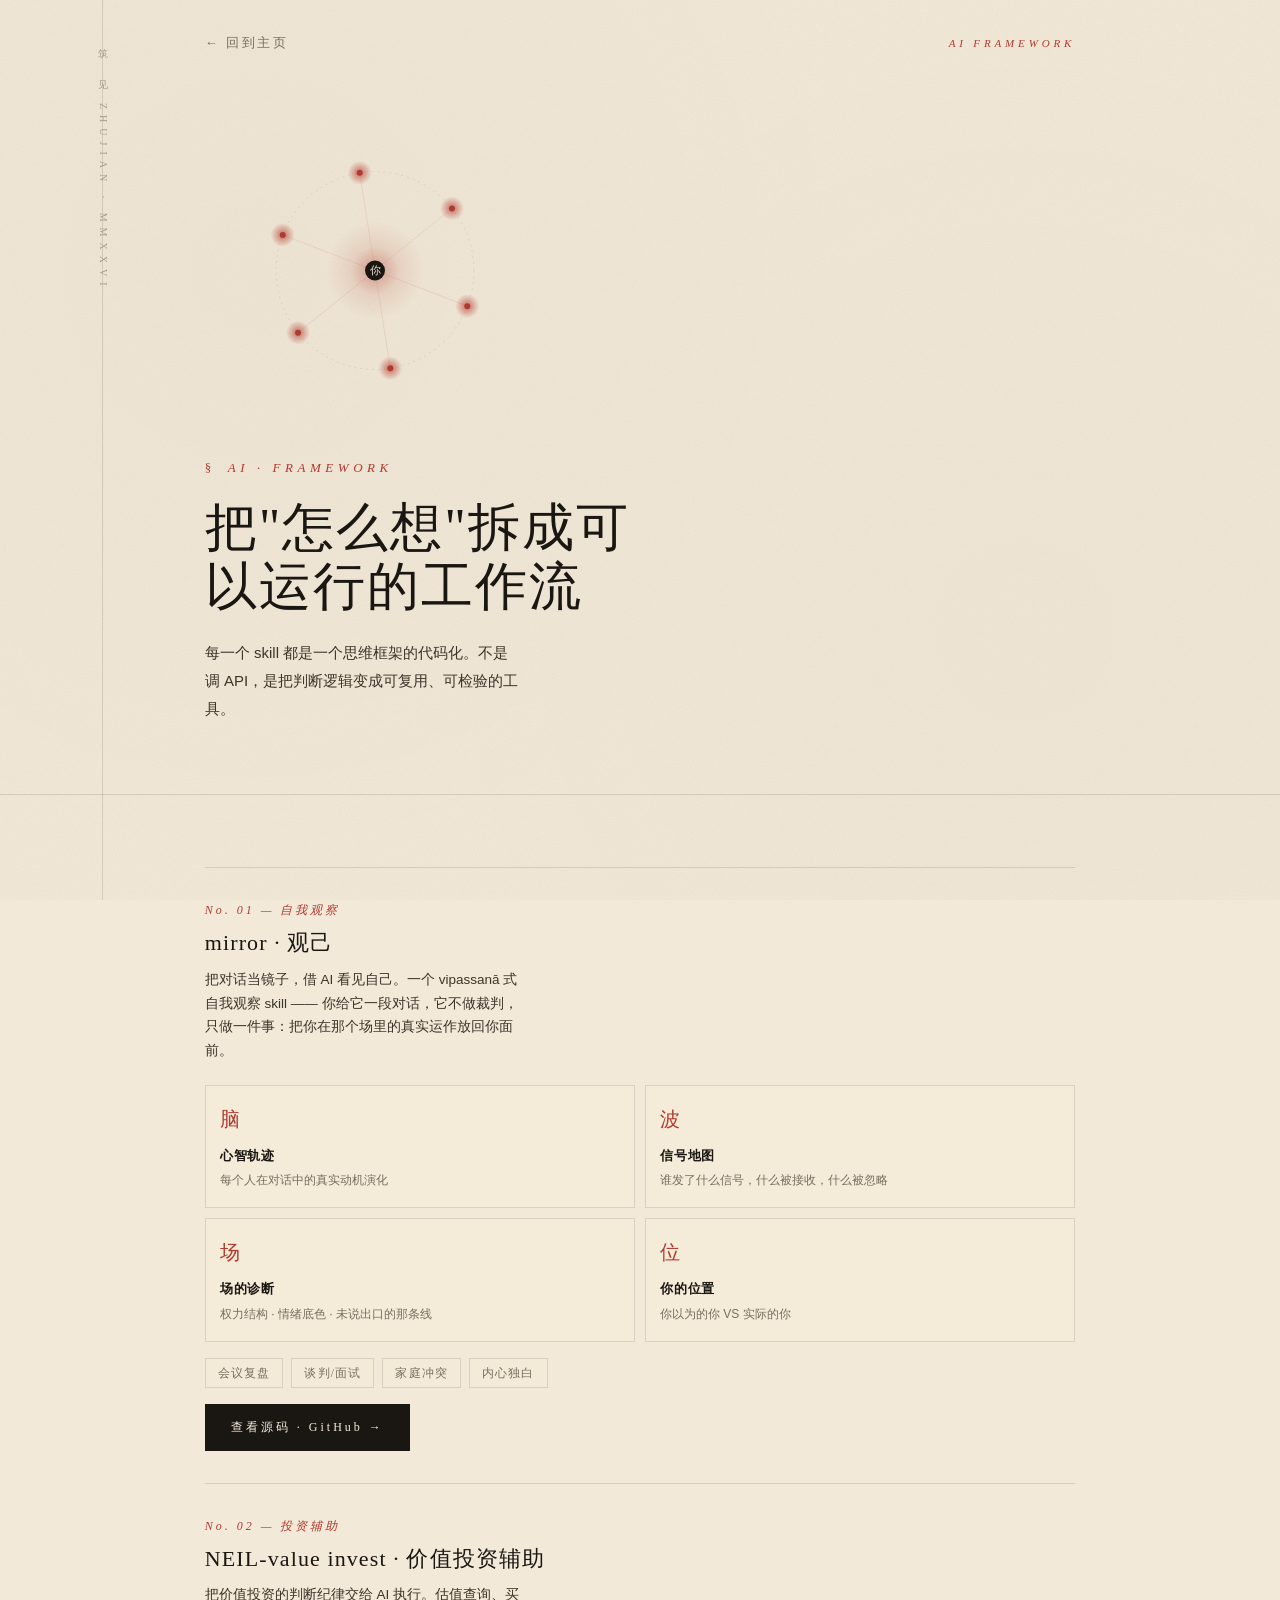
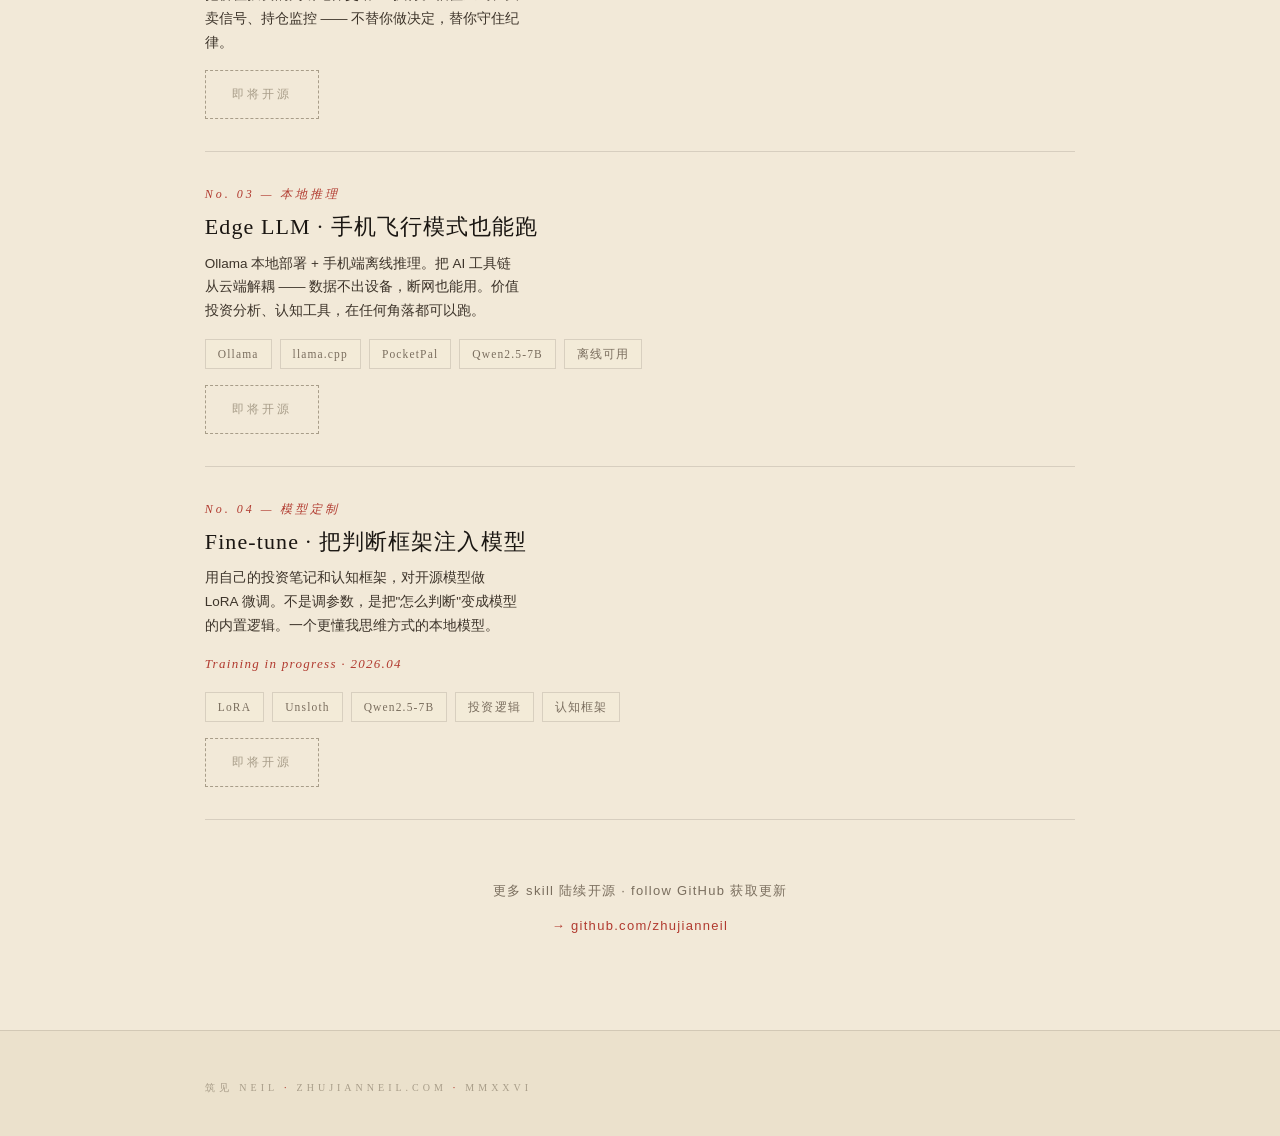
==== commit 9c41a0c0: "Update: ai.html" ====
--- a/ai.html
+++ b/ai.html
@@ -1,11 +1,13 @@
 <!DOCTYPE html>
 <html lang="zh-CN">
 <head>
+<!-- Google Tag Manager -->
 <script>(function(w,d,s,l,i){w[l]=w[l]||[];w[l].push({'gtm.start':
 new Date().getTime(),event:'gtm.js'});var f=d.getElementsByTagName(s)[0],
 j=d.createElement(s),dl=l!='dataLayer'?'&l='+l:'';j.async=true;j.src=
 'https://www.googletagmanager.com/gtm.js?id='+i+dl;f.parentNode.insertBefore(j,f);
 })(window,document,'script','dataLayer','GTM-M53G5WD7');</script>
+<!-- End Google Tag Manager -->
 <meta charset="UTF-8">
 <meta name="viewport" content="width=device-width, initial-scale=1.0, viewport-fit=cover">
 <title>SKILL 合集 · 筑见 Neil</title>
@@ -14,119 +16,126 @@
 <link rel="stylesheet" href="style.css">
 </head>
 <body>
+<!-- Google Tag Manager (noscript) -->
 <noscript><iframe src="https://www.googletagmanager.com/ns.html?id=GTM-M53G5WD7" height="0" width="0" style="display:none;visibility:hidden"></iframe></noscript>
+<!-- End Google Tag Manager (noscript) -->
 
 <div class="edge-rule"></div>
-<div class="edge-stamp">筑 · 见 · FRAMEWORK · № 002</div>
-
-<header class="page-header">
-  <a href="index.html" class="back-link">← 返回</a>
-  <span class="page-header-mark">№ 002</span>
-</header>
+<div class="edge-stamp">筑 · 见 · ZHUJIAN · MMXXVI</div>
 
 <main>
+  <header class="page-header">
+    <a href="index.html" class="back-link">← 回到主页</a>
+    <span class="page-header-mark">AI Framework</span>
+  </header>
 
   <section class="page-hero">
-    <div class="hero-visual"><canvas id="ai-canvas"></canvas></div>
-    <div class="page-hero-eyebrow">Framework · 骨架</div>
-    <h1>把「怎么想」<br>拆成可运行的<span class="accent">流</span></h1>
+    <div class="hero-visual">
+      <canvas id="ai-canvas"></canvas>
+    </div>
+    <div class="page-hero-eyebrow">AI · FRAMEWORK</div>
+    <h1>把"怎么想"拆成可以运行的工作流</h1>
     <p class="page-hero-desc">每一个 skill 都是一个思维框架的代码化。不是调 API，是把判断逻辑变成可复用、可检验的工具。</p>
   </section>
 
-  <!-- Skill 1: mirror · 观己 -->
   <section class="content">
-    <div class="section-head">
-      <div class="section-label">Skill · 自我观察</div>
-      <h2 class="section-title">mirror ·<br>观<span class="accent">己</span></h2>
+    <div class="entry-list">
+
+      <!-- Skill 1: mirror -->
+      <div class="entry">
+        <div class="entry-num">No. 01 — 自我观察</div>
+        <div class="entry-title">mirror · 观己</div>
+        <div class="entry-desc">把对话当镜子，借 AI 看见自己。一个 vipassanā 式自我观察 skill —— 你给它一段对话，它不做裁判，只做一件事：把你在那个场里的真实运作放回你面前。</div>
+        
+        <div class="output-grid">
+          <div class="output-card">
+            <div class="kanji">脑</div>
+            <div class="output-title">心智轨迹</div>
+            <div class="output-text">每个人在对话中的真实动机演化</div>
+          </div>
+          <div class="output-card">
+            <div class="kanji">波</div>
+            <div class="output-title">信号地图</div>
+            <div class="output-text">谁发了什么信号，什么被接收，什么被忽略</div>
+          </div>
+          <div class="output-card">
+            <div class="kanji">场</div>
+            <div class="output-title">场的诊断</div>
+            <div class="output-text">权力结构 · 情绪底色 · 未说出口的那条线</div>
+          </div>
+          <div class="output-card">
+            <div class="kanji">位</div>
+            <div class="output-title">你的位置</div>
+            <div class="output-text">你以为的你 VS 实际的你</div>
+          </div>
+        </div>
+
+        <div class="tag-row">
+          <span class="tag">会议复盘</span>
+          <span class="tag">谈判/面试</span>
+          <span class="tag">家庭冲突</span>
+          <span class="tag">内心独白</span>
+        </div>
+        <a href="https://github.com/zhujianneil/mirror" class="btn" target="_blank" rel="noopener">查看源码 · GitHub</a>
+      </div>
+
+      <!-- Skill 2: NEIL-value invest -->
+      <div class="entry">
+        <div class="entry-num">No. 02 — 投资辅助</div>
+        <div class="entry-title">NEIL-value invest · 价值投资辅助</div>
+        <div class="entry-desc">把价值投资的判断纪律交给 AI 执行。估值查询、买卖信号、持仓监控 —— 不替你做决定，替你守住纪律。</div>
+        <a href="#" class="btn disabled">即将开源</a>
+      </div>
+
+      <!-- Skill 3: Edge LLM -->
+      <div class="entry">
+        <div class="entry-num">No. 03 — 本地推理</div>
+        <div class="entry-title">Edge LLM · 手机飞行模式也能跑</div>
+        <div class="entry-desc">Ollama 本地部署 + 手机端离线推理。把 AI 工具链从云端解耦 —— 数据不出设备，断网也能用。价值投资分析、认知工具，在任何角落都可以跑。</div>
+
+        <div class="tag-row">
+          <span class="tag">Ollama</span>
+          <span class="tag">llama.cpp</span>
+          <span class="tag">PocketPal</span>
+          <span class="tag">Qwen2.5-7B</span>
+          <span class="tag">离线可用</span>
+        </div>
+        <a href="#" class="btn disabled">即将开源</a>
+      </div>
+
+      <!-- Skill 4: Fine-tune -->
+      <div class="entry">
+        <div class="entry-num">No. 04 — 模型定制</div>
+        <div class="entry-title">Fine-tune · 把判断框架注入模型</div>
+        <div class="entry-desc">用自己的投资笔记和认知框架，对开源模型做 LoRA 微调。不是调参数，是把"怎么判断"变成模型的内置逻辑。一个更懂我思维方式的本地模型。</div>
+        
+        <div style="font-family: 'Cormorant Garamond', serif; font-size: 13px; color: var(--seal); margin: 16px 0; letter-spacing: 0.1em; font-style: italic;">
+          Training in progress · 2026.04
+        </div>
+
+        <div class="tag-row">
+          <span class="tag">LoRA</span>
+          <span class="tag">Unsloth</span>
+          <span class="tag">Qwen2.5-7B</span>
+          <span class="tag">投资逻辑</span>
+          <span class="tag">认知框架</span>
+        </div>
+        <a href="#" class="btn disabled">即将开源</a>
+      </div>
+
     </div>
-    <p class="entry-desc">把对话当镜子，借 AI 看见自己。一个 vipassanā 式自我观察 skill —— 你给它一段对话，它不做裁判，只做一件事：把你在那个场里的真实运作放回你面前。</p>
-    <div class="output-grid">
-      <div class="output-card">
-        <div class="kanji">心</div>
-        <div class="output-title">心智轨迹</div>
-        <div class="output-text">每个人在对话中的真实动机演化</div>
-      </div>
-      <div class="output-card">
-        <div class="kanji">信</div>
-        <div class="output-title">信号地图</div>
-        <div class="output-text">谁发了信号，什么被接收，什么被忽略</div>
-      </div>
-      <div class="output-card">
-        <div class="kanji">场</div>
-        <div class="output-title">场的诊断</div>
-        <div class="output-text">权力结构 · 情绪底色 · 未说出口的线</div>
-      </div>
-      <div class="output-card">
-        <div class="kanji">位</div>
-        <div class="output-title">你的位置</div>
-        <div class="output-text">你以为的你 vs 实际的你</div>
-      </div>
+
+    <div style="text-align: center; padding: 60px 0 20px; font-size: 13px; color: var(--ink-mute); letter-spacing: 0.1em;">
+      <p style="margin-bottom: 12px;">更多 skill 陆续开源 · follow GitHub 获取更新</p>
+      <a href="https://github.com/zhujianneil" target="_blank" rel="noopener" style="color: var(--seal); text-decoration: none;">→ github.com/zhujianneil</a>
     </div>
-    <div class="tag-row">
-      <span class="tag">会议复盘</span>
-      <span class="tag">谈判 / 面试</span>
-      <span class="tag">家庭冲突</span>
-      <span class="tag">内心独白</span>
-    </div>
-    <a href="https://github.com/zhujianneil/mirror" class="btn ghost" target="_blank" rel="noopener">查看源码 · GitHub</a>
+
   </section>
 
-  <!-- Skill 2: NEIL-value invest -->
-  <section class="content">
-    <div class="section-head">
-      <div class="section-label">Skill · 投资辅助</div>
-      <h2 class="section-title">NEIL-value invest ·<br>价值投资<span class="accent">辅助</span></h2>
-    </div>
-    <p class="entry-desc">把价值投资的判断纪律交给 AI 执行。估值查询、买卖信号、持仓监控 —— 不替你做决定，替你守住纪律。</p>
-    <a href="#" class="btn disabled">即将开源</a>
-  </section>
-
-  <!-- Skill 3: Edge LLM -->
-  <section class="content">
-    <div class="section-head">
-      <div class="section-label">Skill · 本地推理</div>
-      <h2 class="section-title">Edge LLM ·<br>飞行模式也能<span class="accent">跑</span></h2>
-    </div>
-    <p class="entry-desc">Ollama 本地部署 + 手机端离线推理。把 AI 工具链从云端解耦 —— 数据不出设备，断网也能用。价值投资分析、认知工具，在任何角落都可以跑。</p>
-    <div class="tag-row">
-      <span class="tag">Ollama</span>
-      <span class="tag">llama.cpp</span>
-      <span class="tag">PocketPal</span>
-      <span class="tag">Qwen 2.5-7B</span>
-      <span class="tag seal">离线可用</span>
-    </div>
-    <div class="image-card">
-      <img src="ai-claude-terminal.jpg" alt="Claude 终端本地部署">
-    </div>
-    <a href="#" class="btn disabled">即将开源</a>
-  </section>
-
-  <!-- Skill 4: Fine-tune -->
-  <section class="content">
-    <div class="section-head">
-      <div class="section-label">Skill · 模型定制</div>
-      <h2 class="section-title">Fine-tune ·<br>把判断框架注入<span class="accent">模型</span></h2>
-    </div>
-    <p class="entry-desc">用自己的投资笔记和认知框架，对开源模型做 LoRA 微调。不是调参数，是把「怎么判断」变成模型的内置逻辑。一个更懂我思维方式的本地模型。</p>
-    <div class="tag-row">
-      <span class="tag">LoRA</span>
-      <span class="tag">Unsloth</span>
-      <span class="tag">Qwen 2.5-7B</span>
-      <span class="tag seal">Training 2026.04</span>
-    </div>
-    <a href="#" class="btn disabled">即将开源</a>
-  </section>
-
-  <div class="closing">
-    <p>更多 skill 陆续开源。<br><span class="accent">follow</span> GitHub 获取更新 —</p>
-    <a href="https://github.com/zhujianneil" class="btn ghost" target="_blank" rel="noopener" style="margin-top:20px;">github.com/zhujianneil</a>
-  </div>
-
 </main>
 
 <footer>
-  <a href="index.html">← 回到主页</a>
-  <span style="display:block;margin-top:14px;">筑见 NEIL<span class="mark">·</span>ZHUJIANNEIL.COM<span class="mark">·</span>MMXXVI</span>
+  筑见 NEIL<span class="mark">·</span>ZHUJIANNEIL.COM<span class="mark">·</span>MMXXVI
 </footer>
 
 <script>
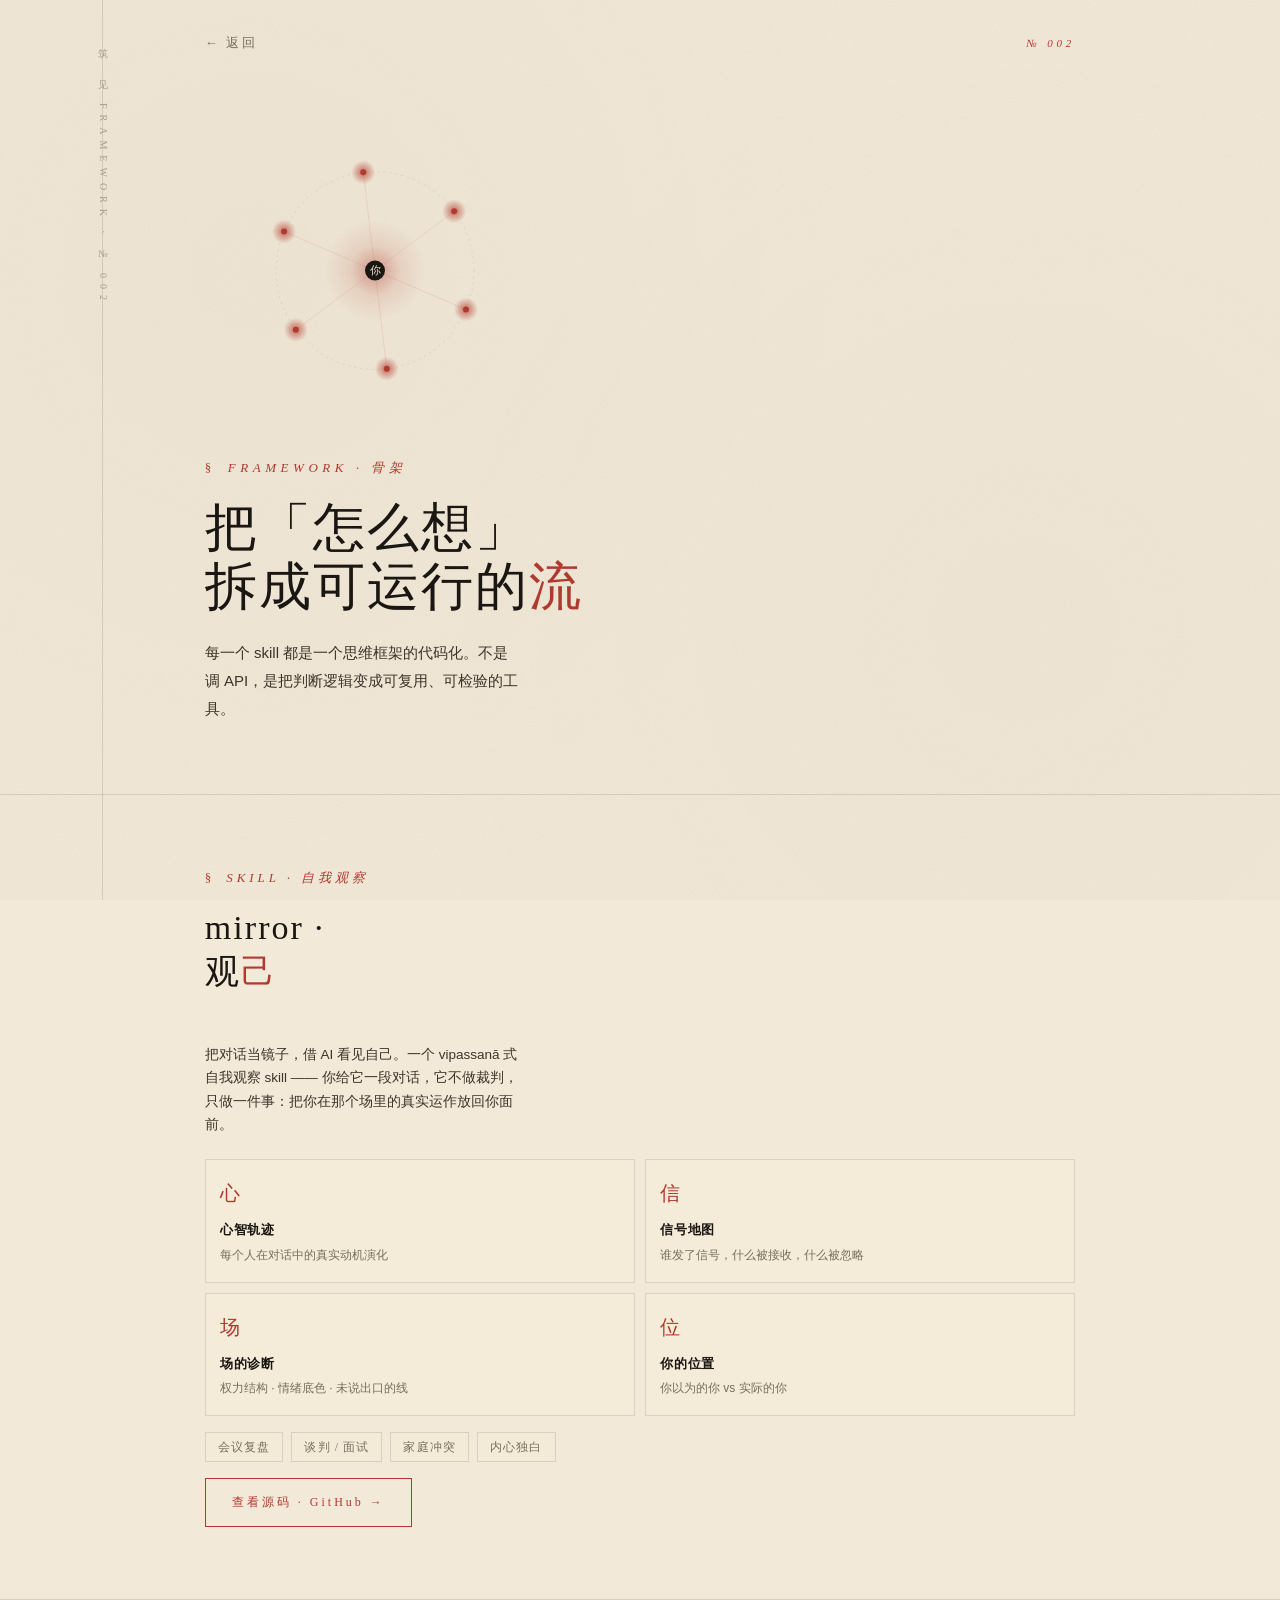
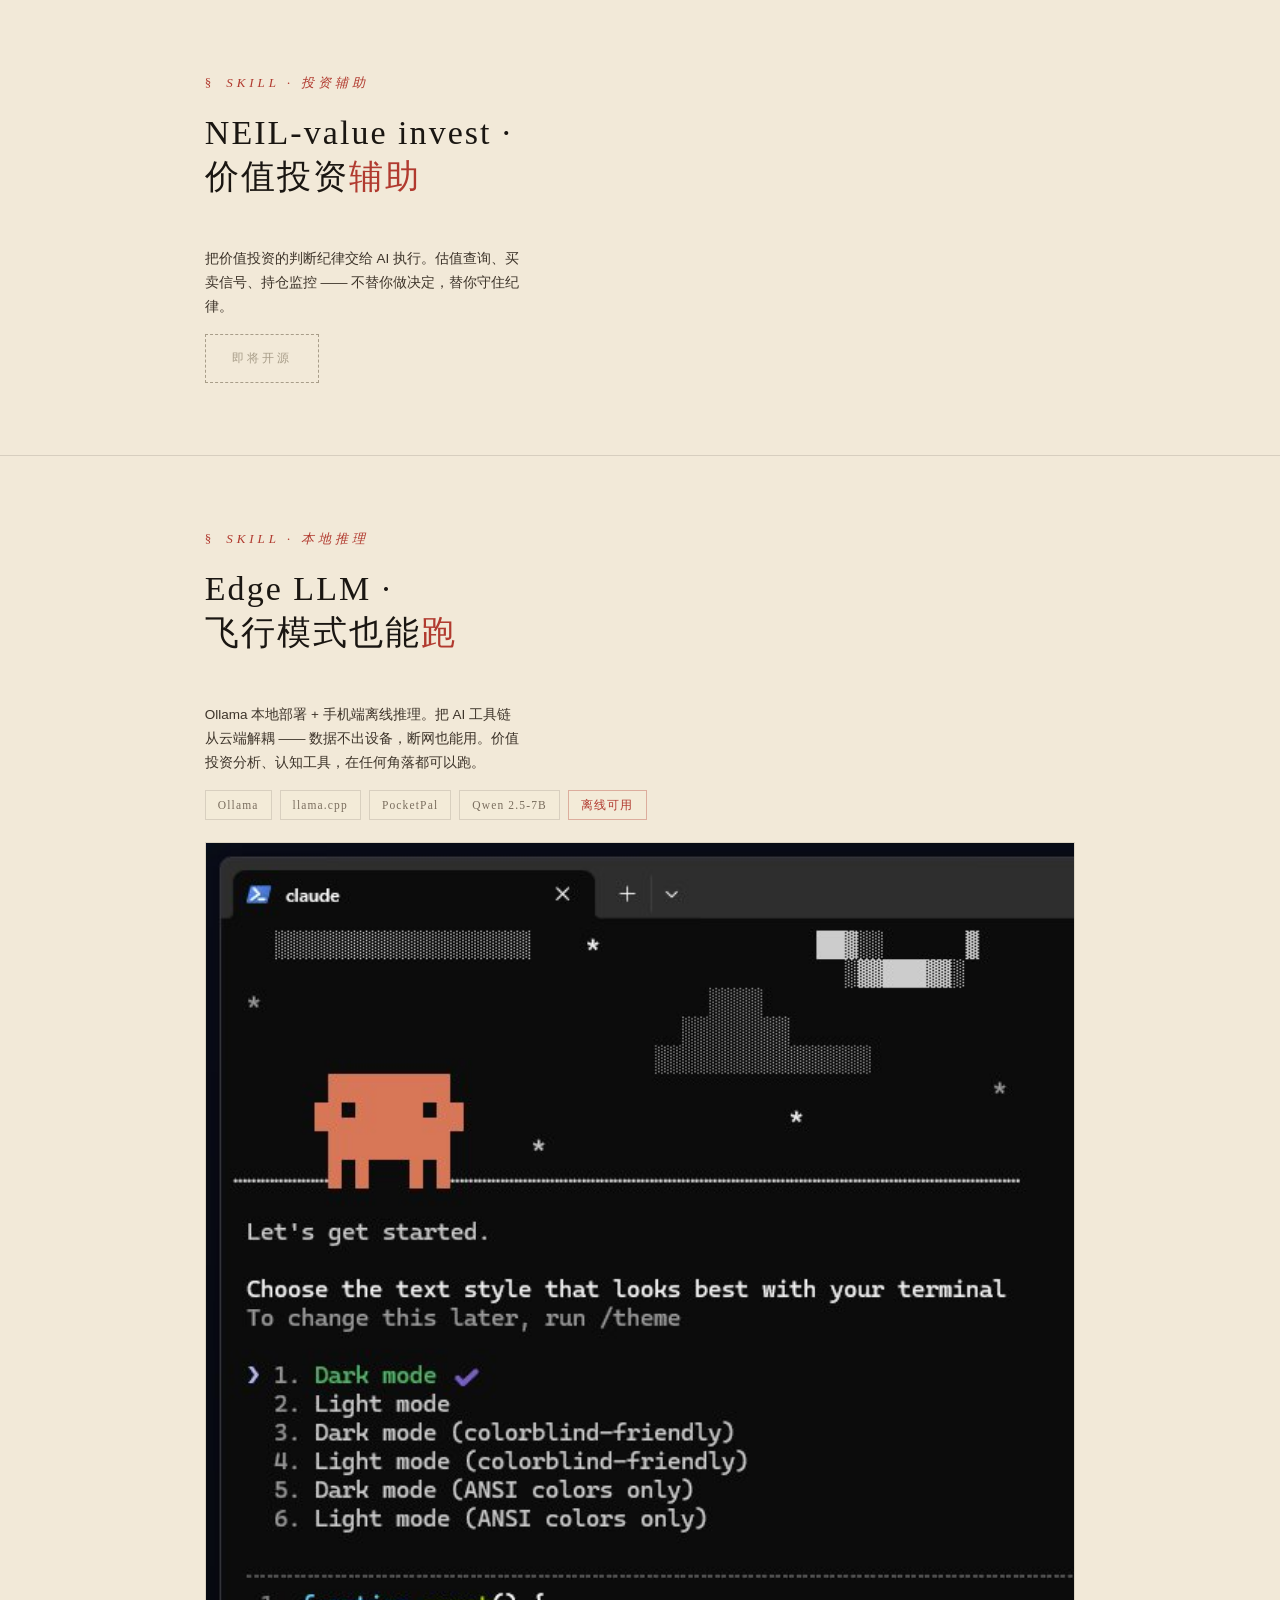
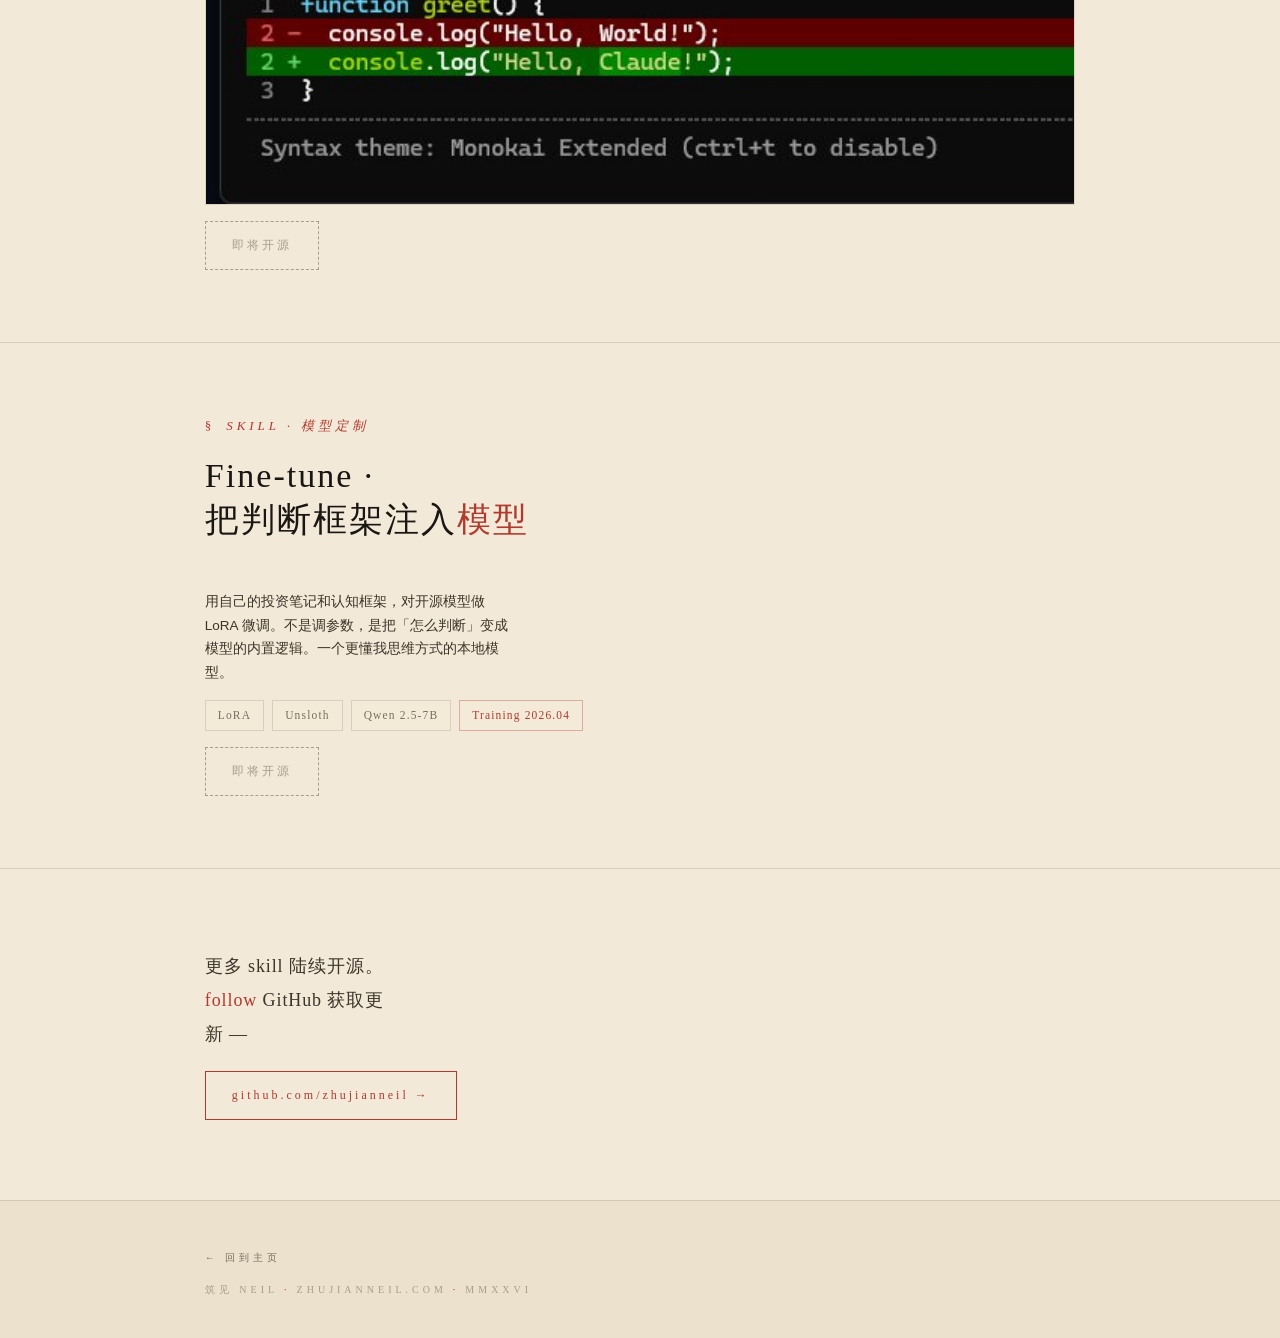
==== commit 98800c66: "Update: ai.html" ====
--- a/ai.html
+++ b/ai.html
@@ -1,13 +1,11 @@
 <!DOCTYPE html>
 <html lang="zh-CN">
 <head>
-<!-- Google Tag Manager -->
 <script>(function(w,d,s,l,i){w[l]=w[l]||[];w[l].push({'gtm.start':
 new Date().getTime(),event:'gtm.js'});var f=d.getElementsByTagName(s)[0],
 j=d.createElement(s),dl=l!='dataLayer'?'&l='+l:'';j.async=true;j.src=
 'https://www.googletagmanager.com/gtm.js?id='+i+dl;f.parentNode.insertBefore(j,f);
 })(window,document,'script','dataLayer','GTM-M53G5WD7');</script>
-<!-- End Google Tag Manager -->
 <meta charset="UTF-8">
 <meta name="viewport" content="width=device-width, initial-scale=1.0, viewport-fit=cover">
 <title>SKILL 合集 · 筑见 Neil</title>
@@ -16,126 +14,119 @@
 <link rel="stylesheet" href="style.css">
 </head>
 <body>
-<!-- Google Tag Manager (noscript) -->
 <noscript><iframe src="https://www.googletagmanager.com/ns.html?id=GTM-M53G5WD7" height="0" width="0" style="display:none;visibility:hidden"></iframe></noscript>
-<!-- End Google Tag Manager (noscript) -->
 
 <div class="edge-rule"></div>
-<div class="edge-stamp">筑 · 见 · ZHUJIAN · MMXXVI</div>
+<div class="edge-stamp">筑 · 见 · FRAMEWORK · № 002</div>
+
+<header class="page-header">
+  <a href="index.html" class="back-link">← 返回</a>
+  <span class="page-header-mark">№ 002</span>
+</header>
 
 <main>
-  <header class="page-header">
-    <a href="index.html" class="back-link">← 回到主页</a>
-    <span class="page-header-mark">AI Framework</span>
-  </header>
 
   <section class="page-hero">
-    <div class="hero-visual">
-      <canvas id="ai-canvas"></canvas>
-    </div>
-    <div class="page-hero-eyebrow">AI · FRAMEWORK</div>
-    <h1>把"怎么想"拆成可以运行的工作流</h1>
+    <div class="hero-visual"><canvas id="ai-canvas"></canvas></div>
+    <div class="page-hero-eyebrow">Framework · 骨架</div>
+    <h1>把「怎么想」<br>拆成可运行的<span class="accent">流</span></h1>
     <p class="page-hero-desc">每一个 skill 都是一个思维框架的代码化。不是调 API，是把判断逻辑变成可复用、可检验的工具。</p>
   </section>
 
-  <section class="content">
-    <div class="entry-list">
-
-      <!-- Skill 1: mirror -->
-      <div class="entry">
-        <div class="entry-num">No. 01 — 自我观察</div>
-        <div class="entry-title">mirror · 观己</div>
-        <div class="entry-desc">把对话当镜子，借 AI 看见自己。一个 vipassanā 式自我观察 skill —— 你给它一段对话，它不做裁判，只做一件事：把你在那个场里的真实运作放回你面前。</div>
-        
-        <div class="output-grid">
-          <div class="output-card">
-            <div class="kanji">脑</div>
-            <div class="output-title">心智轨迹</div>
-            <div class="output-text">每个人在对话中的真实动机演化</div>
-          </div>
-          <div class="output-card">
-            <div class="kanji">波</div>
-            <div class="output-title">信号地图</div>
-            <div class="output-text">谁发了什么信号，什么被接收，什么被忽略</div>
-          </div>
-          <div class="output-card">
-            <div class="kanji">场</div>
-            <div class="output-title">场的诊断</div>
-            <div class="output-text">权力结构 · 情绪底色 · 未说出口的那条线</div>
-          </div>
-          <div class="output-card">
-            <div class="kanji">位</div>
-            <div class="output-title">你的位置</div>
-            <div class="output-text">你以为的你 VS 实际的你</div>
-          </div>
-        </div>
-
-        <div class="tag-row">
-          <span class="tag">会议复盘</span>
-          <span class="tag">谈判/面试</span>
-          <span class="tag">家庭冲突</span>
-          <span class="tag">内心独白</span>
-        </div>
-        <a href="https://github.com/zhujianneil/mirror" class="btn" target="_blank" rel="noopener">查看源码 · GitHub</a>
-      </div>
-
-      <!-- Skill 2: NEIL-value invest -->
-      <div class="entry">
-        <div class="entry-num">No. 02 — 投资辅助</div>
-        <div class="entry-title">NEIL-value invest · 价值投资辅助</div>
-        <div class="entry-desc">把价值投资的判断纪律交给 AI 执行。估值查询、买卖信号、持仓监控 —— 不替你做决定，替你守住纪律。</div>
-        <a href="#" class="btn disabled">即将开源</a>
-      </div>
-
-      <!-- Skill 3: Edge LLM -->
-      <div class="entry">
-        <div class="entry-num">No. 03 — 本地推理</div>
-        <div class="entry-title">Edge LLM · 手机飞行模式也能跑</div>
-        <div class="entry-desc">Ollama 本地部署 + 手机端离线推理。把 AI 工具链从云端解耦 —— 数据不出设备，断网也能用。价值投资分析、认知工具，在任何角落都可以跑。</div>
-
-        <div class="tag-row">
-          <span class="tag">Ollama</span>
-          <span class="tag">llama.cpp</span>
-          <span class="tag">PocketPal</span>
-          <span class="tag">Qwen2.5-7B</span>
-          <span class="tag">离线可用</span>
-        </div>
-        <a href="#" class="btn disabled">即将开源</a>
-      </div>
-
-      <!-- Skill 4: Fine-tune -->
-      <div class="entry">
-        <div class="entry-num">No. 04 — 模型定制</div>
-        <div class="entry-title">Fine-tune · 把判断框架注入模型</div>
-        <div class="entry-desc">用自己的投资笔记和认知框架，对开源模型做 LoRA 微调。不是调参数，是把"怎么判断"变成模型的内置逻辑。一个更懂我思维方式的本地模型。</div>
-        
-        <div style="font-family: 'Cormorant Garamond', serif; font-size: 13px; color: var(--seal); margin: 16px 0; letter-spacing: 0.1em; font-style: italic;">
-          Training in progress · 2026.04
-        </div>
-
-        <div class="tag-row">
-          <span class="tag">LoRA</span>
-          <span class="tag">Unsloth</span>
-          <span class="tag">Qwen2.5-7B</span>
-          <span class="tag">投资逻辑</span>
-          <span class="tag">认知框架</span>
-        </div>
-        <a href="#" class="btn disabled">即将开源</a>
-      </div>
-
-    </div>
-
-    <div style="text-align: center; padding: 60px 0 20px; font-size: 13px; color: var(--ink-mute); letter-spacing: 0.1em;">
-      <p style="margin-bottom: 12px;">更多 skill 陆续开源 · follow GitHub 获取更新</p>
-      <a href="https://github.com/zhujianneil" target="_blank" rel="noopener" style="color: var(--seal); text-decoration: none;">→ github.com/zhujianneil</a>
-    </div>
-
-  </section>
+  <!-- Skill 1: mirror · 观己 -->
+  <section class="content">
+    <div class="section-head">
+      <div class="section-label">Skill · 自我观察</div>
+      <h2 class="section-title">mirror ·<br>观<span class="accent">己</span></h2>
+    </div>
+    <p class="entry-desc">把对话当镜子，借 AI 看见自己。一个 vipassanā 式自我观察 skill —— 你给它一段对话，它不做裁判，只做一件事：把你在那个场里的真实运作放回你面前。</p>
+    <div class="output-grid">
+      <div class="output-card">
+        <div class="kanji">心</div>
+        <div class="output-title">心智轨迹</div>
+        <div class="output-text">每个人在对话中的真实动机演化</div>
+      </div>
+      <div class="output-card">
+        <div class="kanji">信</div>
+        <div class="output-title">信号地图</div>
+        <div class="output-text">谁发了信号，什么被接收，什么被忽略</div>
+      </div>
+      <div class="output-card">
+        <div class="kanji">场</div>
+        <div class="output-title">场的诊断</div>
+        <div class="output-text">权力结构 · 情绪底色 · 未说出口的线</div>
+      </div>
+      <div class="output-card">
+        <div class="kanji">位</div>
+        <div class="output-title">你的位置</div>
+        <div class="output-text">你以为的你 vs 实际的你</div>
+      </div>
+    </div>
+    <div class="tag-row">
+      <span class="tag">会议复盘</span>
+      <span class="tag">谈判 / 面试</span>
+      <span class="tag">家庭冲突</span>
+      <span class="tag">内心独白</span>
+    </div>
+    <a href="https://github.com/zhujianneil/mirror" class="btn ghost" target="_blank" rel="noopener">查看源码 · GitHub</a>
+  </section>
+
+  <!-- Skill 2: NEIL-value invest -->
+  <section class="content">
+    <div class="section-head">
+      <div class="section-label">Skill · 投资辅助</div>
+      <h2 class="section-title">NEIL-value invest ·<br>价值投资<span class="accent">辅助</span></h2>
+    </div>
+    <p class="entry-desc">把价值投资的判断纪律交给 AI 执行。估值查询、买卖信号、持仓监控 —— 不替你做决定，替你守住纪律。</p>
+    <a href="#" class="btn disabled">即将开源</a>
+  </section>
+
+  <!-- Skill 3: Edge LLM -->
+  <section class="content">
+    <div class="section-head">
+      <div class="section-label">Skill · 本地推理</div>
+      <h2 class="section-title">Edge LLM ·<br>飞行模式也能<span class="accent">跑</span></h2>
+    </div>
+    <p class="entry-desc">Ollama 本地部署 + 手机端离线推理。把 AI 工具链从云端解耦 —— 数据不出设备，断网也能用。价值投资分析、认知工具，在任何角落都可以跑。</p>
+    <div class="tag-row">
+      <span class="tag">Ollama</span>
+      <span class="tag">llama.cpp</span>
+      <span class="tag">PocketPal</span>
+      <span class="tag">Qwen 2.5-7B</span>
+      <span class="tag seal">离线可用</span>
+    </div>
+    <div class="image-card">
+      <img src="ai-claude-terminal.jpg" alt="Claude 终端本地部署">
+    </div>
+    <a href="#" class="btn disabled">即将开源</a>
+  </section>
+
+  <!-- Skill 4: Fine-tune -->
+  <section class="content">
+    <div class="section-head">
+      <div class="section-label">Skill · 模型定制</div>
+      <h2 class="section-title">Fine-tune ·<br>把判断框架注入<span class="accent">模型</span></h2>
+    </div>
+    <p class="entry-desc">用自己的投资笔记和认知框架，对开源模型做 LoRA 微调。不是调参数，是把「怎么判断」变成模型的内置逻辑。一个更懂我思维方式的本地模型。</p>
+    <div class="tag-row">
+      <span class="tag">LoRA</span>
+      <span class="tag">Unsloth</span>
+      <span class="tag">Qwen 2.5-7B</span>
+      <span class="tag seal">Training 2026.04</span>
+    </div>
+    <a href="#" class="btn disabled">即将开源</a>
+  </section>
+
+  <div class="closing">
+    <p>更多 skill 陆续开源。<br><span class="accent">follow</span> GitHub 获取更新 —</p>
+    <a href="https://github.com/zhujianneil" class="btn ghost" target="_blank" rel="noopener" style="margin-top:20px;">github.com/zhujianneil</a>
+  </div>
 
 </main>
 
 <footer>
-  筑见 NEIL<span class="mark">·</span>ZHUJIANNEIL.COM<span class="mark">·</span>MMXXVI
+  <a href="index.html">← 回到主页</a>
+  <span style="display:block;margin-top:14px;">筑见 NEIL<span class="mark">·</span>ZHUJIANNEIL.COM<span class="mark">·</span>MMXXVI</span>
 </footer>
 
 <script>
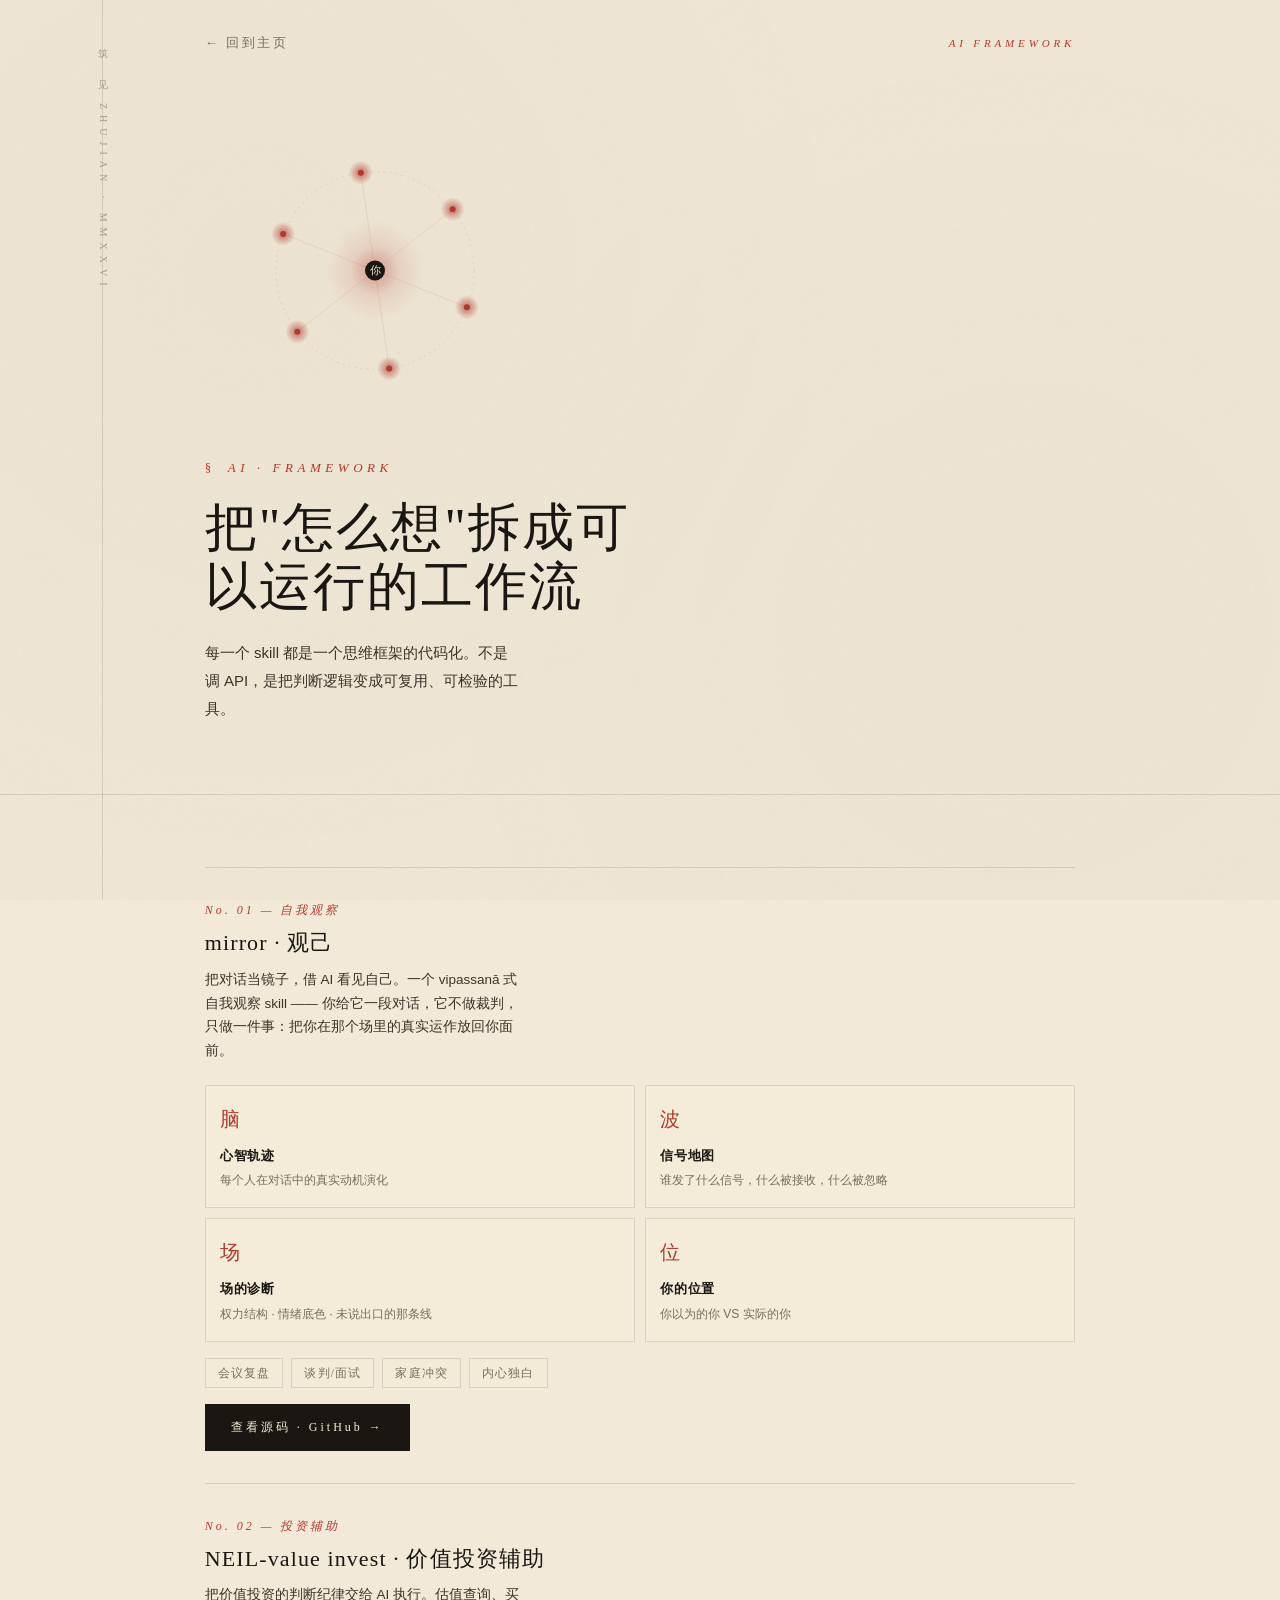
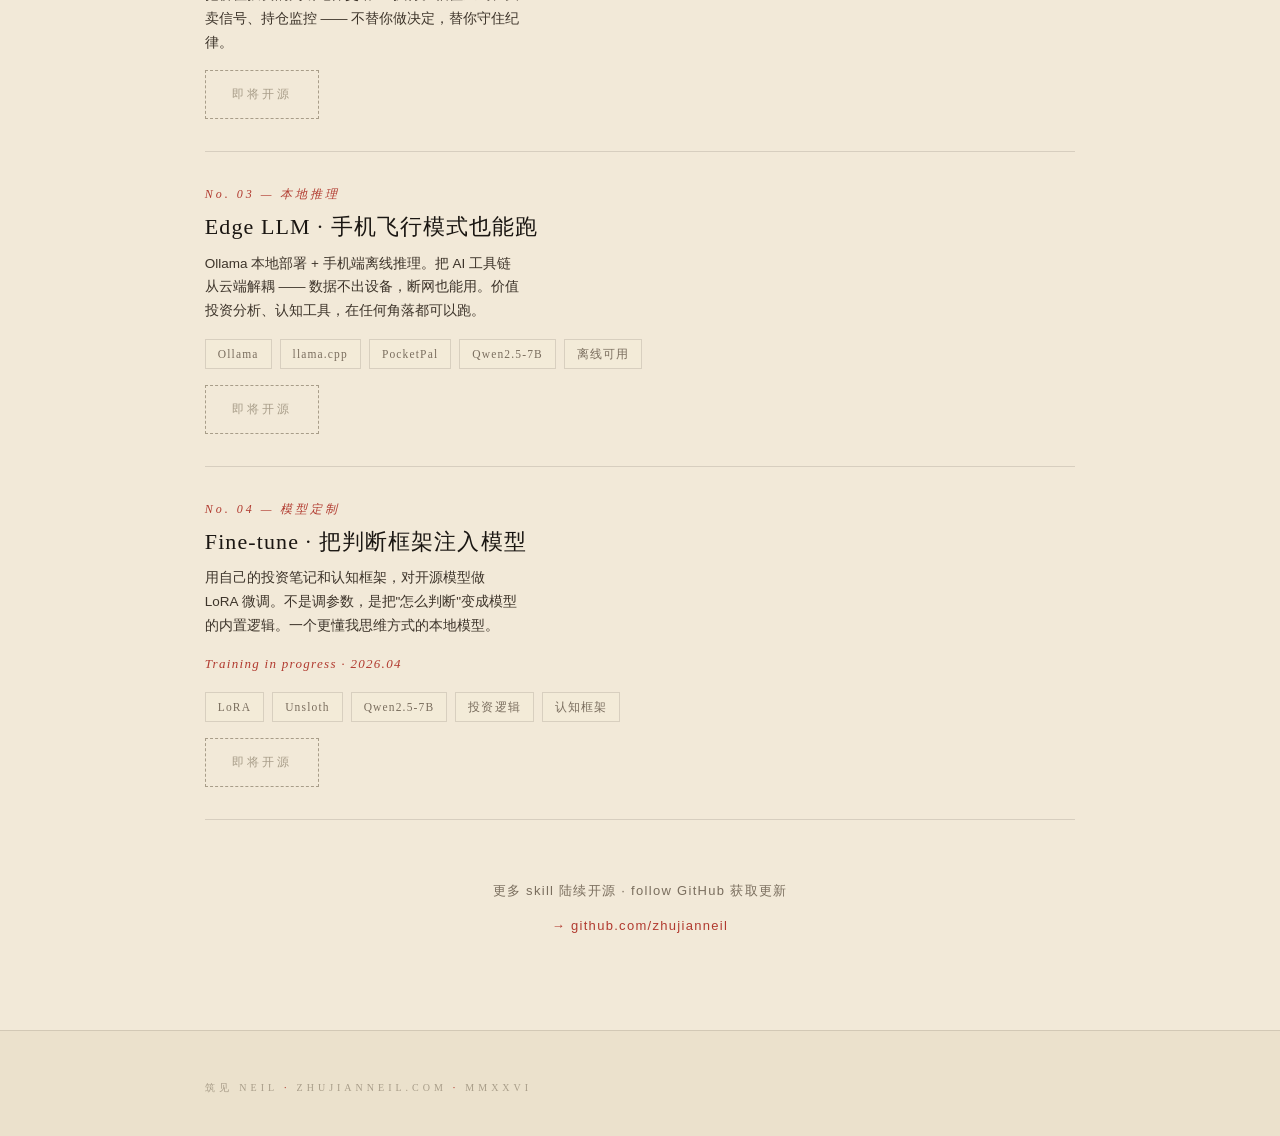
==== commit cf163840: "Update: ai.html (v3)" ====
--- a/ai.html
+++ b/ai.html
@@ -1,11 +1,13 @@
 <!DOCTYPE html>
 <html lang="zh-CN">
 <head>
+<!-- Google Tag Manager -->
 <script>(function(w,d,s,l,i){w[l]=w[l]||[];w[l].push({'gtm.start':
 new Date().getTime(),event:'gtm.js'});var f=d.getElementsByTagName(s)[0],
 j=d.createElement(s),dl=l!='dataLayer'?'&l='+l:'';j.async=true;j.src=
 'https://www.googletagmanager.com/gtm.js?id='+i+dl;f.parentNode.insertBefore(j,f);
 })(window,document,'script','dataLayer','GTM-M53G5WD7');</script>
+<!-- End Google Tag Manager -->
 <meta charset="UTF-8">
 <meta name="viewport" content="width=device-width, initial-scale=1.0, viewport-fit=cover">
 <title>SKILL 合集 · 筑见 Neil</title>
@@ -14,119 +16,126 @@
 <link rel="stylesheet" href="style.css">
 </head>
 <body>
+<!-- Google Tag Manager (noscript) -->
 <noscript><iframe src="https://www.googletagmanager.com/ns.html?id=GTM-M53G5WD7" height="0" width="0" style="display:none;visibility:hidden"></iframe></noscript>
+<!-- End Google Tag Manager (noscript) -->
 
 <div class="edge-rule"></div>
-<div class="edge-stamp">筑 · 见 · FRAMEWORK · № 002</div>
-
-<header class="page-header">
-  <a href="index.html" class="back-link">← 返回</a>
-  <span class="page-header-mark">№ 002</span>
-</header>
+<div class="edge-stamp">筑 · 见 · ZHUJIAN · MMXXVI</div>
 
 <main>
+  <header class="page-header">
+    <a href="index.html" class="back-link">← 回到主页</a>
+    <span class="page-header-mark">AI Framework</span>
+  </header>
 
   <section class="page-hero">
-    <div class="hero-visual"><canvas id="ai-canvas"></canvas></div>
-    <div class="page-hero-eyebrow">Framework · 骨架</div>
-    <h1>把「怎么想」<br>拆成可运行的<span class="accent">流</span></h1>
+    <div class="hero-visual">
+      <canvas id="ai-canvas"></canvas>
+    </div>
+    <div class="page-hero-eyebrow">AI · FRAMEWORK</div>
+    <h1>把"怎么想"拆成可以运行的工作流</h1>
     <p class="page-hero-desc">每一个 skill 都是一个思维框架的代码化。不是调 API，是把判断逻辑变成可复用、可检验的工具。</p>
   </section>
 
-  <!-- Skill 1: mirror · 观己 -->
   <section class="content">
-    <div class="section-head">
-      <div class="section-label">Skill · 自我观察</div>
-      <h2 class="section-title">mirror ·<br>观<span class="accent">己</span></h2>
+    <div class="entry-list">
+
+      <!-- Skill 1: mirror -->
+      <div class="entry">
+        <div class="entry-num">No. 01 — 自我观察</div>
+        <div class="entry-title">mirror · 观己</div>
+        <div class="entry-desc">把对话当镜子，借 AI 看见自己。一个 vipassanā 式自我观察 skill —— 你给它一段对话，它不做裁判，只做一件事：把你在那个场里的真实运作放回你面前。</div>
+        
+        <div class="output-grid">
+          <div class="output-card">
+            <div class="kanji">脑</div>
+            <div class="output-title">心智轨迹</div>
+            <div class="output-text">每个人在对话中的真实动机演化</div>
+          </div>
+          <div class="output-card">
+            <div class="kanji">波</div>
+            <div class="output-title">信号地图</div>
+            <div class="output-text">谁发了什么信号，什么被接收，什么被忽略</div>
+          </div>
+          <div class="output-card">
+            <div class="kanji">场</div>
+            <div class="output-title">场的诊断</div>
+            <div class="output-text">权力结构 · 情绪底色 · 未说出口的那条线</div>
+          </div>
+          <div class="output-card">
+            <div class="kanji">位</div>
+            <div class="output-title">你的位置</div>
+            <div class="output-text">你以为的你 VS 实际的你</div>
+          </div>
+        </div>
+
+        <div class="tag-row">
+          <span class="tag">会议复盘</span>
+          <span class="tag">谈判/面试</span>
+          <span class="tag">家庭冲突</span>
+          <span class="tag">内心独白</span>
+        </div>
+        <a href="https://github.com/zhujianneil/mirror" class="btn" target="_blank" rel="noopener">查看源码 · GitHub</a>
+      </div>
+
+      <!-- Skill 2: NEIL-value invest -->
+      <div class="entry">
+        <div class="entry-num">No. 02 — 投资辅助</div>
+        <div class="entry-title">NEIL-value invest · 价值投资辅助</div>
+        <div class="entry-desc">把价值投资的判断纪律交给 AI 执行。估值查询、买卖信号、持仓监控 —— 不替你做决定，替你守住纪律。</div>
+        <a href="#" class="btn disabled">即将开源</a>
+      </div>
+
+      <!-- Skill 3: Edge LLM -->
+      <div class="entry">
+        <div class="entry-num">No. 03 — 本地推理</div>
+        <div class="entry-title">Edge LLM · 手机飞行模式也能跑</div>
+        <div class="entry-desc">Ollama 本地部署 + 手机端离线推理。把 AI 工具链从云端解耦 —— 数据不出设备，断网也能用。价值投资分析、认知工具，在任何角落都可以跑。</div>
+
+        <div class="tag-row">
+          <span class="tag">Ollama</span>
+          <span class="tag">llama.cpp</span>
+          <span class="tag">PocketPal</span>
+          <span class="tag">Qwen2.5-7B</span>
+          <span class="tag">离线可用</span>
+        </div>
+        <a href="#" class="btn disabled">即将开源</a>
+      </div>
+
+      <!-- Skill 4: Fine-tune -->
+      <div class="entry">
+        <div class="entry-num">No. 04 — 模型定制</div>
+        <div class="entry-title">Fine-tune · 把判断框架注入模型</div>
+        <div class="entry-desc">用自己的投资笔记和认知框架，对开源模型做 LoRA 微调。不是调参数，是把"怎么判断"变成模型的内置逻辑。一个更懂我思维方式的本地模型。</div>
+        
+        <div style="font-family: 'Cormorant Garamond', serif; font-size: 13px; color: var(--seal); margin: 16px 0; letter-spacing: 0.1em; font-style: italic;">
+          Training in progress · 2026.04
+        </div>
+
+        <div class="tag-row">
+          <span class="tag">LoRA</span>
+          <span class="tag">Unsloth</span>
+          <span class="tag">Qwen2.5-7B</span>
+          <span class="tag">投资逻辑</span>
+          <span class="tag">认知框架</span>
+        </div>
+        <a href="#" class="btn disabled">即将开源</a>
+      </div>
+
     </div>
-    <p class="entry-desc">把对话当镜子，借 AI 看见自己。一个 vipassanā 式自我观察 skill —— 你给它一段对话，它不做裁判，只做一件事：把你在那个场里的真实运作放回你面前。</p>
-    <div class="output-grid">
-      <div class="output-card">
-        <div class="kanji">心</div>
-        <div class="output-title">心智轨迹</div>
-        <div class="output-text">每个人在对话中的真实动机演化</div>
-      </div>
-      <div class="output-card">
-        <div class="kanji">信</div>
-        <div class="output-title">信号地图</div>
-        <div class="output-text">谁发了信号，什么被接收，什么被忽略</div>
-      </div>
-      <div class="output-card">
-        <div class="kanji">场</div>
-        <div class="output-title">场的诊断</div>
-        <div class="output-text">权力结构 · 情绪底色 · 未说出口的线</div>
-      </div>
-      <div class="output-card">
-        <div class="kanji">位</div>
-        <div class="output-title">你的位置</div>
-        <div class="output-text">你以为的你 vs 实际的你</div>
-      </div>
+
+    <div style="text-align: center; padding: 60px 0 20px; font-size: 13px; color: var(--ink-mute); letter-spacing: 0.1em;">
+      <p style="margin-bottom: 12px;">更多 skill 陆续开源 · follow GitHub 获取更新</p>
+      <a href="https://github.com/zhujianneil" target="_blank" rel="noopener" style="color: var(--seal); text-decoration: none;">→ github.com/zhujianneil</a>
     </div>
-    <div class="tag-row">
-      <span class="tag">会议复盘</span>
-      <span class="tag">谈判 / 面试</span>
-      <span class="tag">家庭冲突</span>
-      <span class="tag">内心独白</span>
-    </div>
-    <a href="https://github.com/zhujianneil/mirror" class="btn ghost" target="_blank" rel="noopener">查看源码 · GitHub</a>
+
   </section>
 
-  <!-- Skill 2: NEIL-value invest -->
-  <section class="content">
-    <div class="section-head">
-      <div class="section-label">Skill · 投资辅助</div>
-      <h2 class="section-title">NEIL-value invest ·<br>价值投资<span class="accent">辅助</span></h2>
-    </div>
-    <p class="entry-desc">把价值投资的判断纪律交给 AI 执行。估值查询、买卖信号、持仓监控 —— 不替你做决定，替你守住纪律。</p>
-    <a href="#" class="btn disabled">即将开源</a>
-  </section>
-
-  <!-- Skill 3: Edge LLM -->
-  <section class="content">
-    <div class="section-head">
-      <div class="section-label">Skill · 本地推理</div>
-      <h2 class="section-title">Edge LLM ·<br>飞行模式也能<span class="accent">跑</span></h2>
-    </div>
-    <p class="entry-desc">Ollama 本地部署 + 手机端离线推理。把 AI 工具链从云端解耦 —— 数据不出设备，断网也能用。价值投资分析、认知工具，在任何角落都可以跑。</p>
-    <div class="tag-row">
-      <span class="tag">Ollama</span>
-      <span class="tag">llama.cpp</span>
-      <span class="tag">PocketPal</span>
-      <span class="tag">Qwen 2.5-7B</span>
-      <span class="tag seal">离线可用</span>
-    </div>
-    <div class="image-card">
-      <img src="ai-claude-terminal.jpg" alt="Claude 终端本地部署">
-    </div>
-    <a href="#" class="btn disabled">即将开源</a>
-  </section>
-
-  <!-- Skill 4: Fine-tune -->
-  <section class="content">
-    <div class="section-head">
-      <div class="section-label">Skill · 模型定制</div>
-      <h2 class="section-title">Fine-tune ·<br>把判断框架注入<span class="accent">模型</span></h2>
-    </div>
-    <p class="entry-desc">用自己的投资笔记和认知框架，对开源模型做 LoRA 微调。不是调参数，是把「怎么判断」变成模型的内置逻辑。一个更懂我思维方式的本地模型。</p>
-    <div class="tag-row">
-      <span class="tag">LoRA</span>
-      <span class="tag">Unsloth</span>
-      <span class="tag">Qwen 2.5-7B</span>
-      <span class="tag seal">Training 2026.04</span>
-    </div>
-    <a href="#" class="btn disabled">即将开源</a>
-  </section>
-
-  <div class="closing">
-    <p>更多 skill 陆续开源。<br><span class="accent">follow</span> GitHub 获取更新 —</p>
-    <a href="https://github.com/zhujianneil" class="btn ghost" target="_blank" rel="noopener" style="margin-top:20px;">github.com/zhujianneil</a>
-  </div>
-
 </main>
 
 <footer>
-  <a href="index.html">← 回到主页</a>
-  <span style="display:block;margin-top:14px;">筑见 NEIL<span class="mark">·</span>ZHUJIANNEIL.COM<span class="mark">·</span>MMXXVI</span>
+  筑见 NEIL<span class="mark">·</span>ZHUJIANNEIL.COM<span class="mark">·</span>MMXXVI
 </footer>
 
 <script>
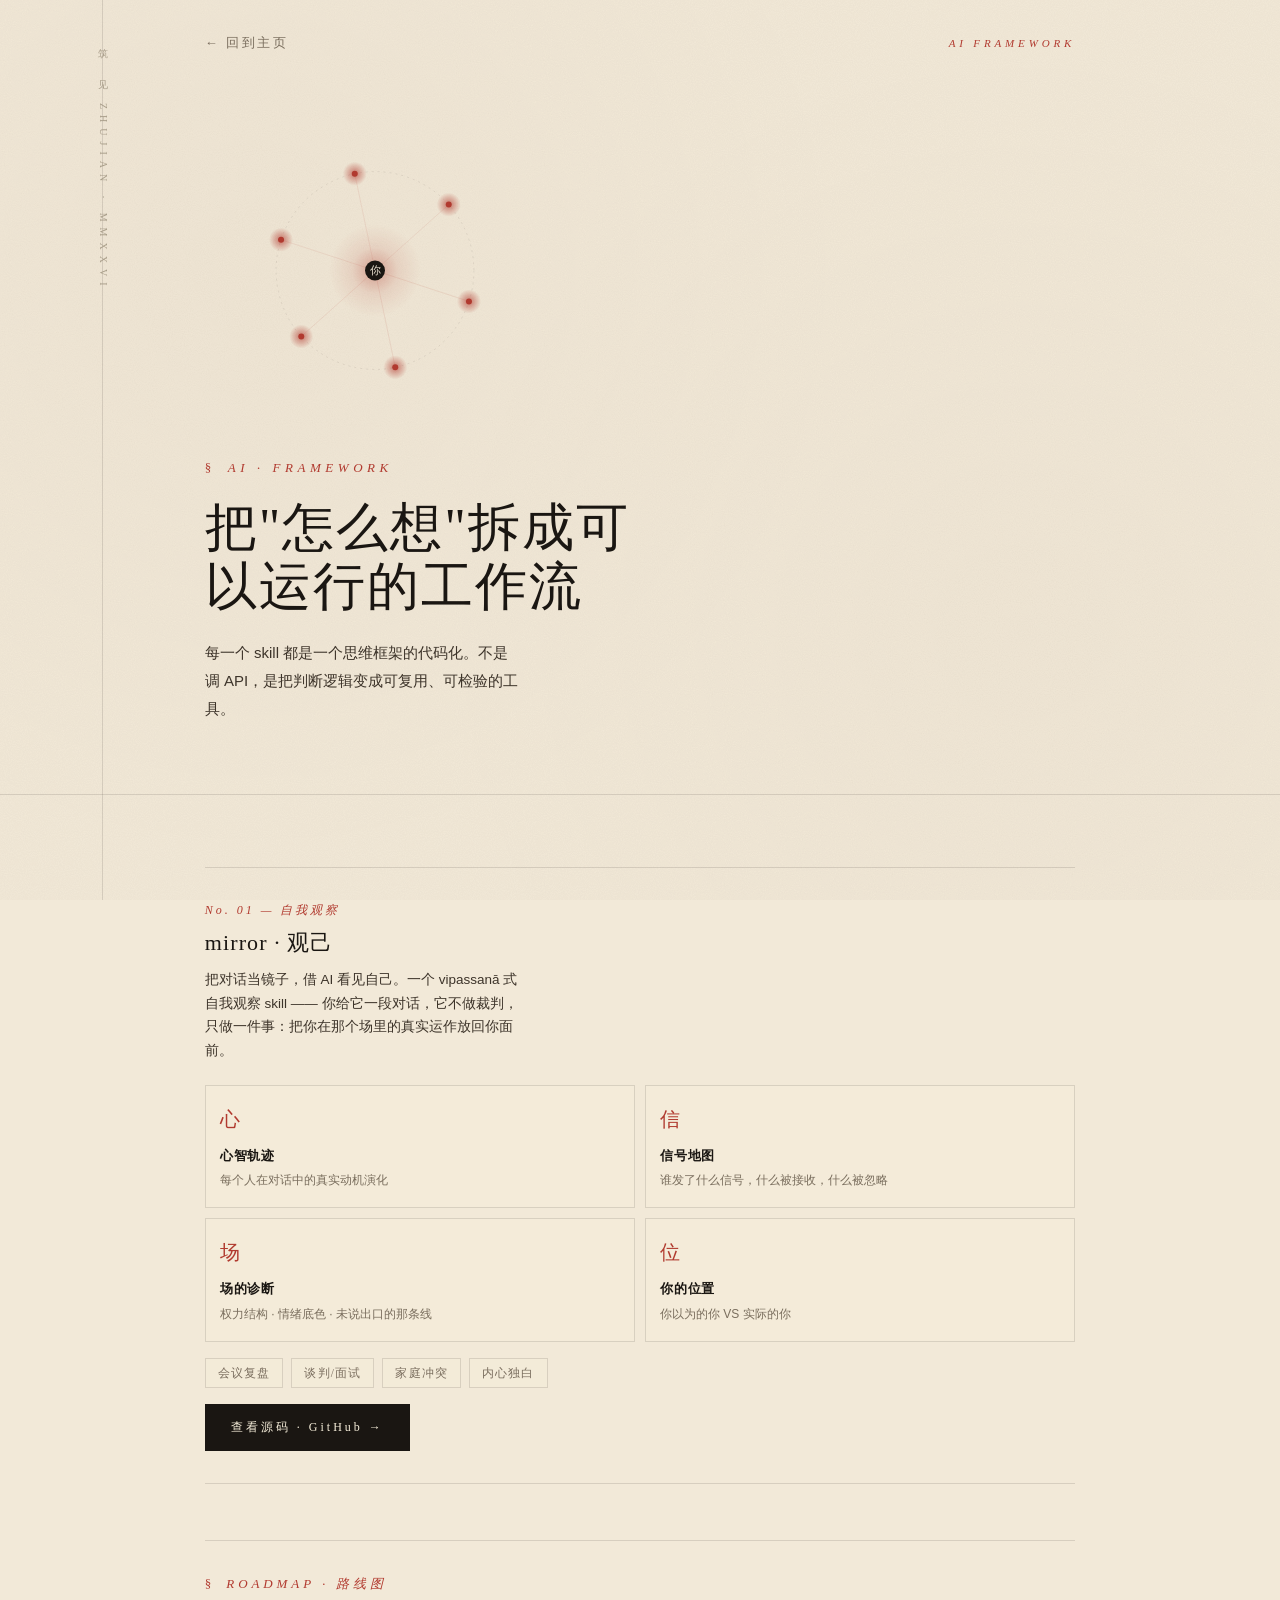
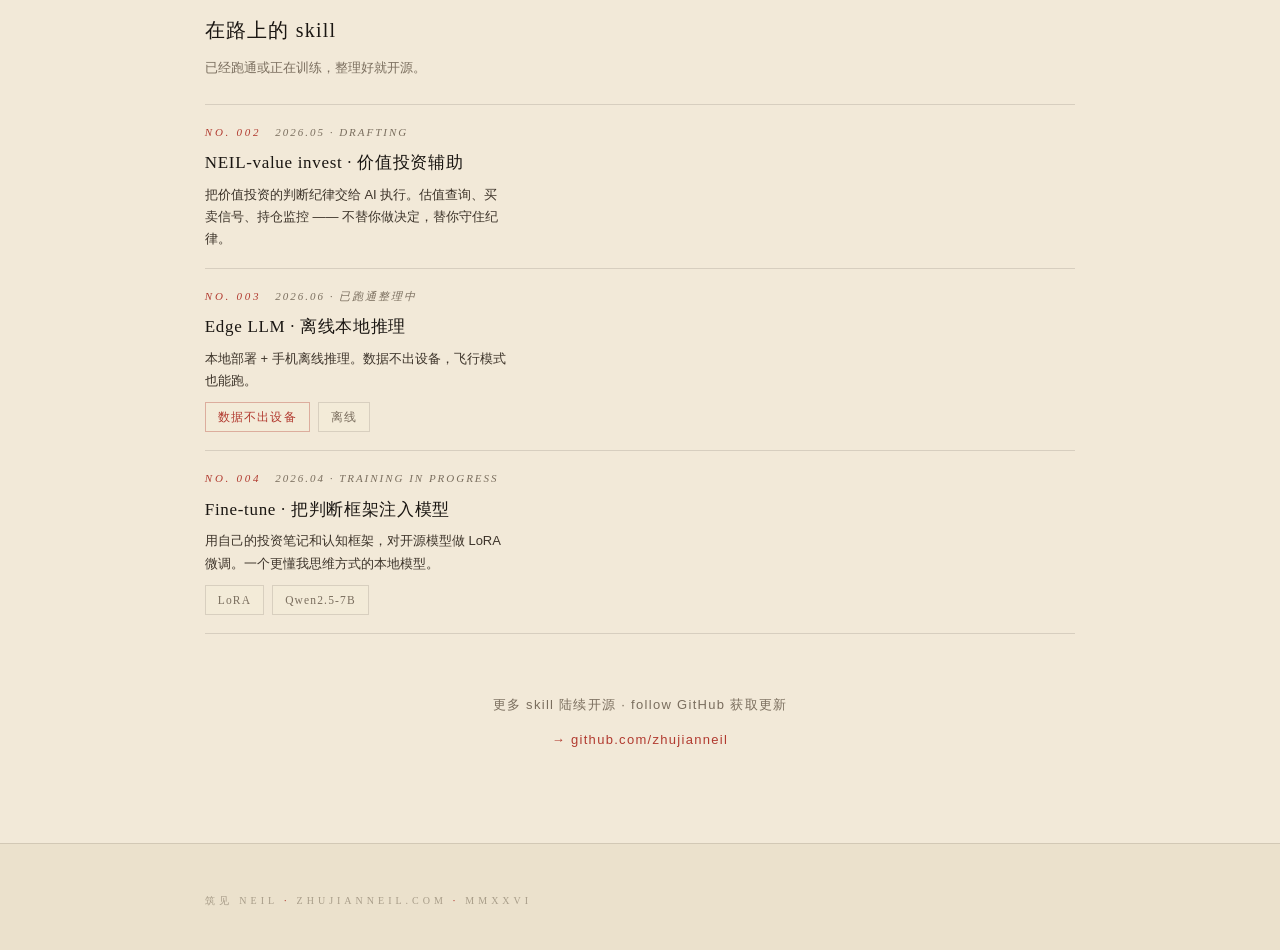
==== commit 34a55a11: "Update: ai.html" ====
--- a/ai.html
+++ b/ai.html
@@ -49,12 +49,12 @@
         
         <div class="output-grid">
           <div class="output-card">
-            <div class="kanji">脑</div>
+            <div class="kanji">心</div>
             <div class="output-title">心智轨迹</div>
             <div class="output-text">每个人在对话中的真实动机演化</div>
           </div>
           <div class="output-card">
-            <div class="kanji">波</div>
+            <div class="kanji">信</div>
             <div class="output-title">信号地图</div>
             <div class="output-text">谁发了什么信号，什么被接收，什么被忽略</div>
           </div>
@@ -79,50 +79,39 @@
         <a href="https://github.com/zhujianneil/mirror" class="btn" target="_blank" rel="noopener">查看源码 · GitHub</a>
       </div>
 
-      <!-- Skill 2: NEIL-value invest -->
-      <div class="entry">
-        <div class="entry-num">No. 02 — 投资辅助</div>
-        <div class="entry-title">NEIL-value invest · 价值投资辅助</div>
-        <div class="entry-desc">把价值投资的判断纪律交给 AI 执行。估值查询、买卖信号、持仓监控 —— 不替你做决定，替你守住纪律。</div>
-        <a href="#" class="btn disabled">即将开源</a>
+    </div>
+
+    <!-- Roadmap: 三个未发布合并成一个路线图 block -->
+    <div style="margin-top: 56px; padding: 32px 0 0; border-top: 1px solid var(--rule);">
+      <div class="section-label" style="margin-bottom: 18px;">Roadmap · 路线图</div>
+      <h3 style="font-family: 'Songti SC', serif; font-size: 20px; font-weight: 400; letter-spacing: 0.06em; margin-bottom: 8px;">在路上的 skill</h3>
+      <p style="color: var(--ink-mute); font-size: 13px; line-height: 1.8; margin-bottom: 24px; max-width: 38ch;">已经跑通或正在训练，整理好就开源。</p>
+
+      <div style="display: flex; flex-direction: column; gap: 0;">
+        <div style="border-top: 1px solid var(--rule); padding: 18px 0;">
+          <div style="display:flex; gap:14px; align-items:baseline; font-family:'Cormorant Garamond',serif; font-style:italic; font-size:11px; letter-spacing:0.25em; color: var(--seal); text-transform:uppercase; margin-bottom:6px;">
+            <span>No. 002</span><span style="color:var(--ink-mute); letter-spacing:0.18em;">2026.05 · drafting</span>
+          </div>
+          <div style="font-family:'Songti SC',serif; font-size:17px; color:var(--ink); letter-spacing:0.04em; margin-bottom:6px;">NEIL-value invest · 价值投资辅助</div>
+          <div style="font-size:13px; color:var(--ink-soft); line-height:1.7; max-width:42ch;">把价值投资的判断纪律交给 AI 执行。估值查询、买卖信号、持仓监控 —— 不替你做决定，替你守住纪律。</div>
+        </div>
+        <div style="border-top: 1px solid var(--rule); padding: 18px 0;">
+          <div style="display:flex; gap:14px; align-items:baseline; font-family:'Cormorant Garamond',serif; font-style:italic; font-size:11px; letter-spacing:0.25em; color: var(--seal); text-transform:uppercase; margin-bottom:6px;">
+            <span>No. 003</span><span style="color:var(--ink-mute); letter-spacing:0.18em;">2026.06 · 已跑通整理中</span>
+          </div>
+          <div style="font-family:'Songti SC',serif; font-size:17px; color:var(--ink); letter-spacing:0.04em; margin-bottom:6px;">Edge LLM · 离线本地推理</div>
+          <div style="font-size:13px; color:var(--ink-soft); line-height:1.7; max-width:42ch;">本地部署 + 手机离线推理。数据不出设备，飞行模式也能跑。</div>
+          <div class="tag-row" style="margin-top:10px;"><span class="tag seal">数据不出设备</span><span class="tag">离线</span></div>
+        </div>
+        <div style="border-top: 1px solid var(--rule); border-bottom: 1px solid var(--rule); padding: 18px 0;">
+          <div style="display:flex; gap:14px; align-items:baseline; font-family:'Cormorant Garamond',serif; font-style:italic; font-size:11px; letter-spacing:0.25em; color: var(--seal); text-transform:uppercase; margin-bottom:6px;">
+            <span>No. 004</span><span style="color:var(--ink-mute); letter-spacing:0.18em;">2026.04 · training in progress</span>
+          </div>
+          <div style="font-family:'Songti SC',serif; font-size:17px; color:var(--ink); letter-spacing:0.04em; margin-bottom:6px;">Fine-tune · 把判断框架注入模型</div>
+          <div style="font-size:13px; color:var(--ink-soft); line-height:1.7; max-width:42ch;">用自己的投资笔记和认知框架，对开源模型做 LoRA 微调。一个更懂我思维方式的本地模型。</div>
+          <div class="tag-row" style="margin-top:10px;"><span class="tag">LoRA</span><span class="tag">Qwen2.5-7B</span></div>
+        </div>
       </div>
-
-      <!-- Skill 3: Edge LLM -->
-      <div class="entry">
-        <div class="entry-num">No. 03 — 本地推理</div>
-        <div class="entry-title">Edge LLM · 手机飞行模式也能跑</div>
-        <div class="entry-desc">Ollama 本地部署 + 手机端离线推理。把 AI 工具链从云端解耦 —— 数据不出设备，断网也能用。价值投资分析、认知工具，在任何角落都可以跑。</div>
-
-        <div class="tag-row">
-          <span class="tag">Ollama</span>
-          <span class="tag">llama.cpp</span>
-          <span class="tag">PocketPal</span>
-          <span class="tag">Qwen2.5-7B</span>
-          <span class="tag">离线可用</span>
-        </div>
-        <a href="#" class="btn disabled">即将开源</a>
-      </div>
-
-      <!-- Skill 4: Fine-tune -->
-      <div class="entry">
-        <div class="entry-num">No. 04 — 模型定制</div>
-        <div class="entry-title">Fine-tune · 把判断框架注入模型</div>
-        <div class="entry-desc">用自己的投资笔记和认知框架，对开源模型做 LoRA 微调。不是调参数，是把"怎么判断"变成模型的内置逻辑。一个更懂我思维方式的本地模型。</div>
-        
-        <div style="font-family: 'Cormorant Garamond', serif; font-size: 13px; color: var(--seal); margin: 16px 0; letter-spacing: 0.1em; font-style: italic;">
-          Training in progress · 2026.04
-        </div>
-
-        <div class="tag-row">
-          <span class="tag">LoRA</span>
-          <span class="tag">Unsloth</span>
-          <span class="tag">Qwen2.5-7B</span>
-          <span class="tag">投资逻辑</span>
-          <span class="tag">认知框架</span>
-        </div>
-        <a href="#" class="btn disabled">即将开源</a>
-      </div>
-
     </div>
 
     <div style="text-align: center; padding: 60px 0 20px; font-size: 13px; color: var(--ink-mute); letter-spacing: 0.1em;">
